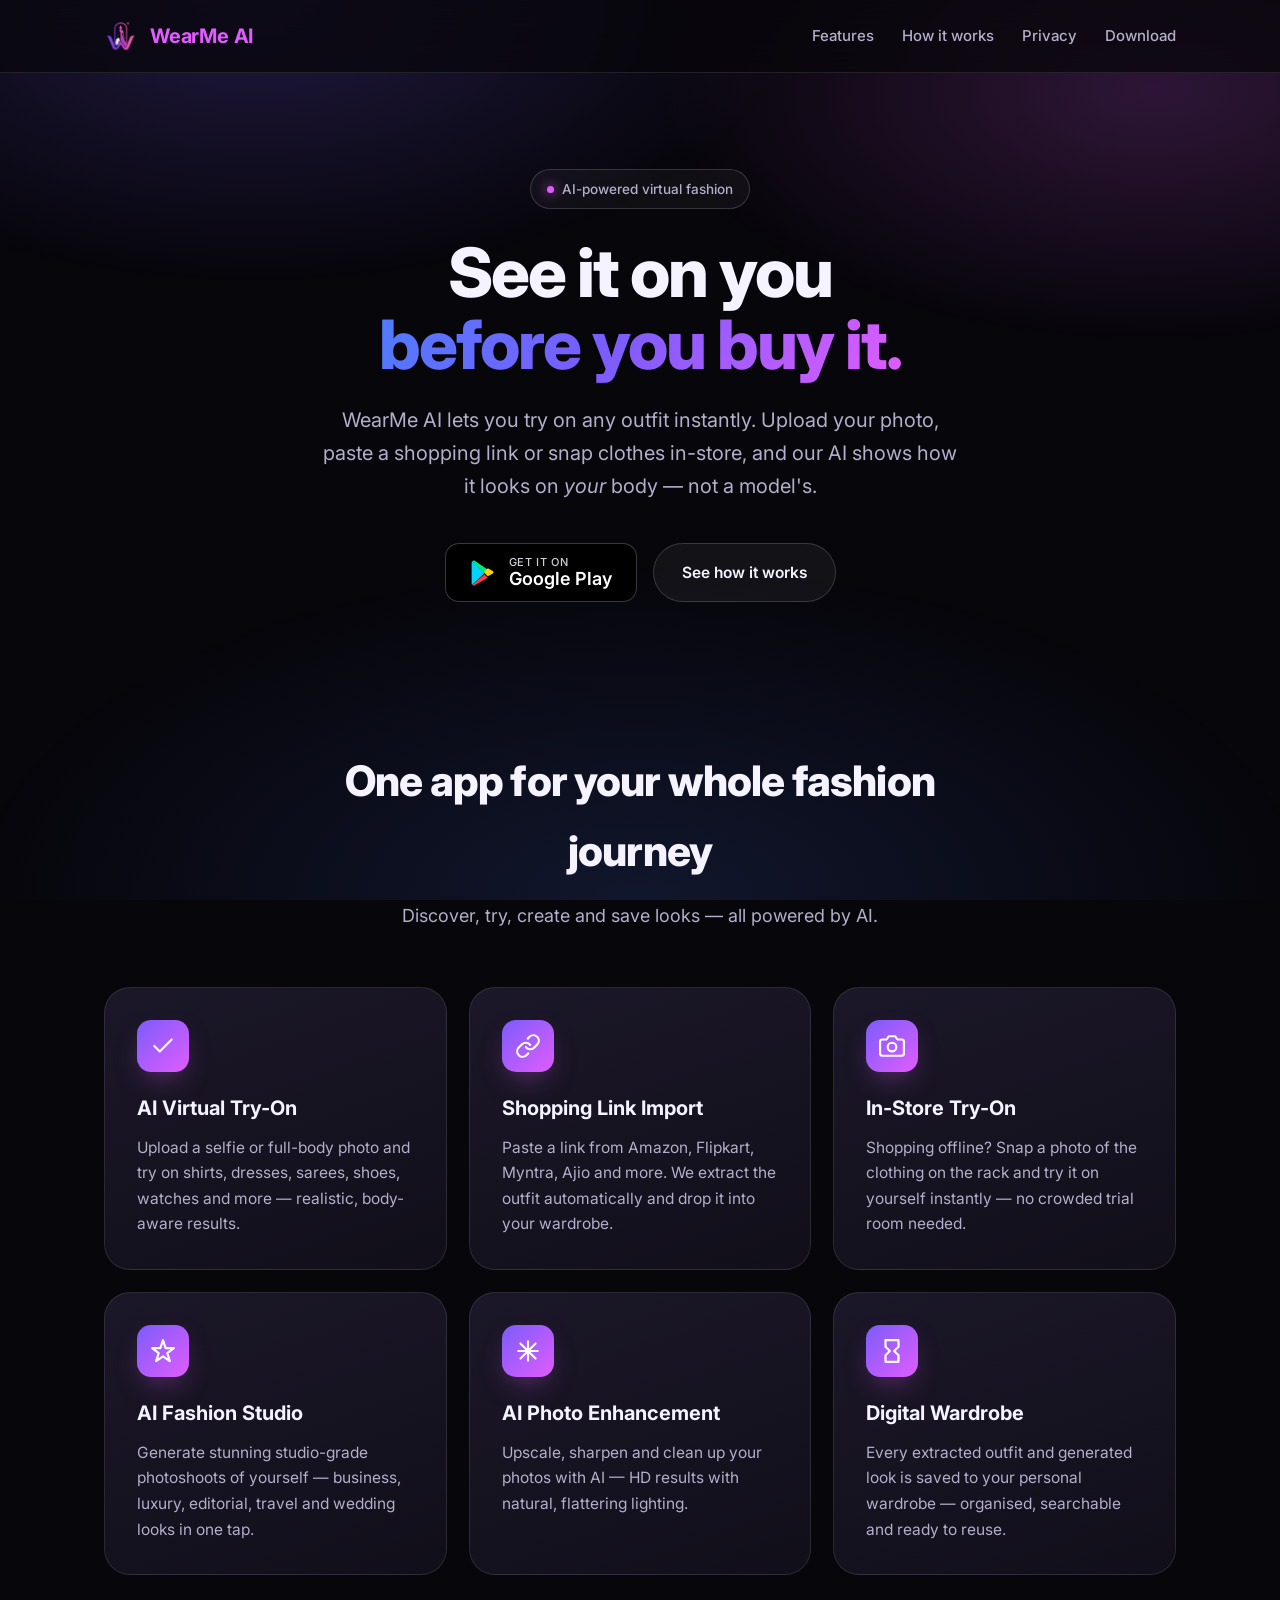
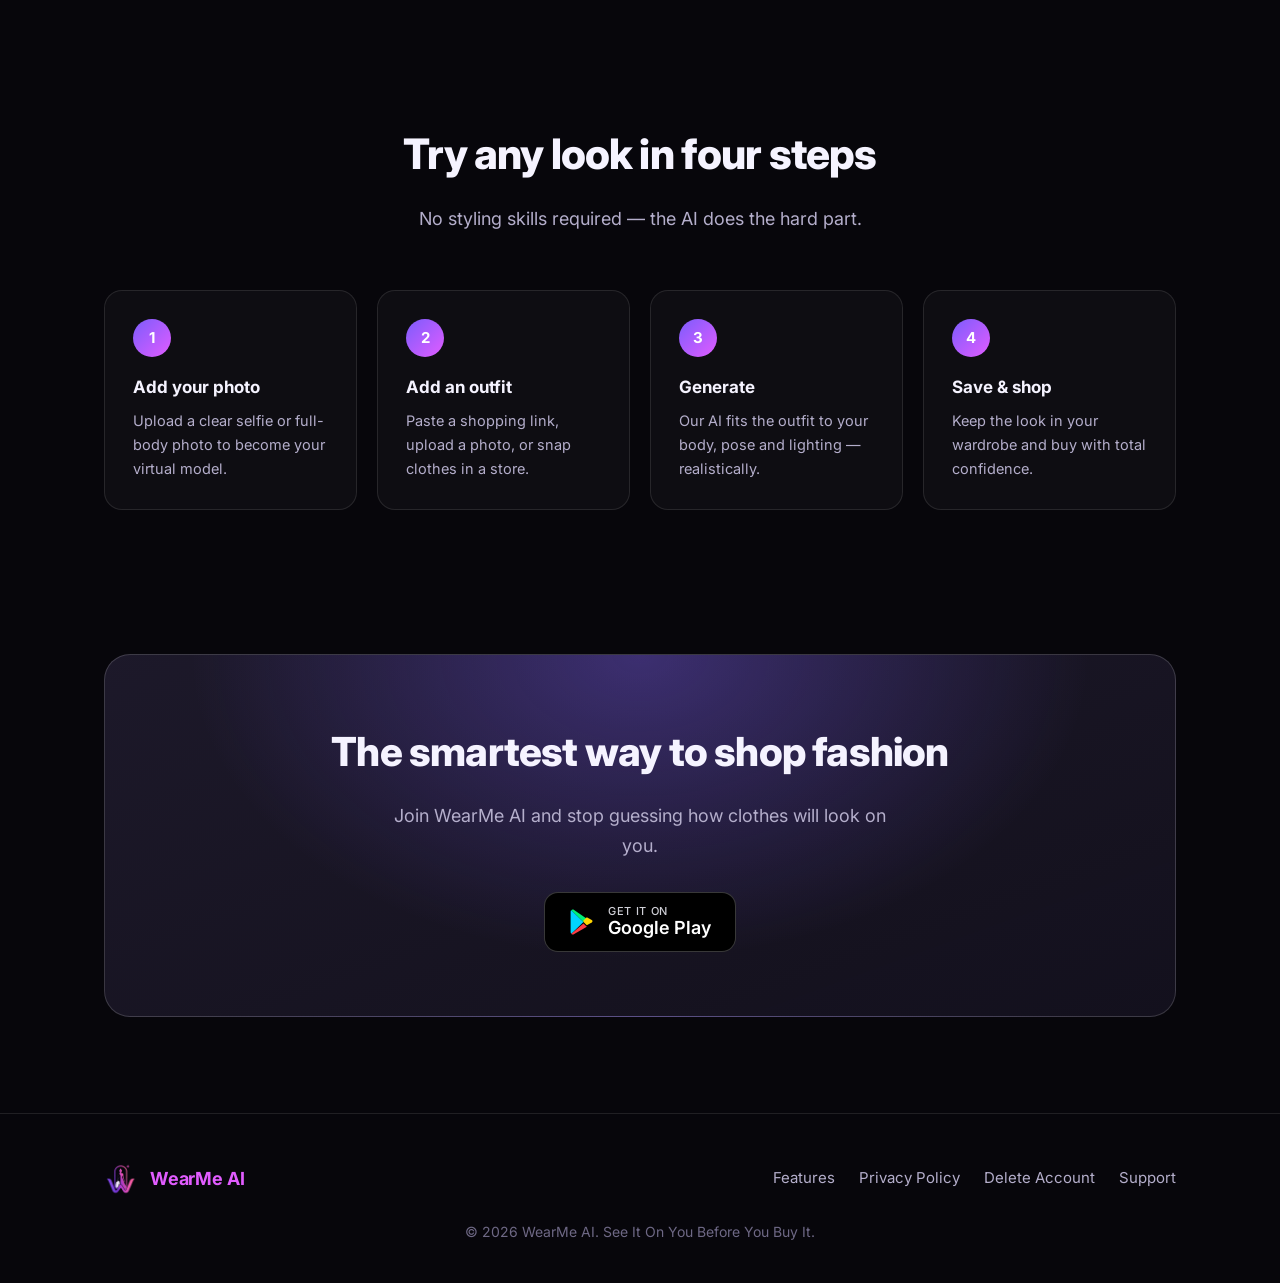
==== index.html @ 849ce692 "first commit" ====
<!DOCTYPE html>
<html lang="en">
<head>
  <meta charset="UTF-8" />
  <meta name="viewport" content="width=device-width, initial-scale=1.0" />
  <title>WearMe AI — See It On You Before You Buy It</title>
  <meta name="description" content="WearMe AI is an AI-powered virtual try-on app. Upload your photo, add any outfit or shopping link, and instantly see how it looks on you before you buy." />
  <meta property="og:title" content="WearMe AI — Virtual Try-On, Powered by AI" />
  <meta property="og:description" content="See any outfit on yourself before you buy it. Virtual try-on, AI Fashion Studio, and a smart digital wardrobe." />
  <meta property="og:type" content="website" />
  <link rel="icon" href="assets/logo.png" />
  <link rel="preconnect" href="https://fonts.googleapis.com" />
  <link rel="preconnect" href="https://fonts.gstatic.com" crossorigin />
  <link href="https://fonts.googleapis.com/css2?family=Inter:wght@400;500;600;700;800&display=swap" rel="stylesheet" />
  <link rel="stylesheet" href="assets/style.css" />
</head>
<body>
  <header class="nav">
    <div class="container nav-inner">
      <a class="brand" href="./">
        <img src="assets/logo.png" alt="WearMe AI logo" />
        <span class="wordmark">WearMe<span> AI</span></span>
      </a>
      <nav class="nav-links">
        <a href="#features">Features</a>
        <a href="#how">How it works</a>
        <a href="privacy-policy/">Privacy</a>
        <a href="https://play.google.com/store/apps/details?id=ai.wearme.wearme_ai" target="_blank" rel="noopener">Download</a>
      </nav>
    </div>
  </header>

  <main>
    <!-- Hero -->
    <section class="hero">
      <div class="container">
        <span class="eyebrow"><span class="dot"></span> AI-powered virtual fashion</span>
        <h1>See it on you<br /><span class="gradient-text">before you buy it.</span></h1>
        <p class="lead">
          WearMe AI lets you try on any outfit instantly. Upload your photo, paste a
          shopping link or snap clothes in-store, and our AI shows how it looks on
          <em>your</em> body — not a model's.
        </p>
        <div class="hero-cta">
          <a class="btn-play" href="https://play.google.com/store/apps/details?id=ai.wearme.wearme_ai" target="_blank" rel="noopener">
            <svg class="play-icon" viewBox="0 0 512 512" xmlns="http://www.w3.org/2000/svg" aria-hidden="true">
              <path fill="#00D3FF" d="M47 24c-9 5-15 15-15 28v408c0 13 6 23 15 28l238-232L47 24z"/>
              <path fill="#00F076" d="M47 24l238 232 66-64L86 12C72 5 58 4 47 24z"/>
              <path fill="#FFD500" d="M285 256l66 64 96-56c22-13 22-33 0-46l-96-56-66 64z"/>
              <path fill="#FF3D44" d="M47 488c11 20 25 19 39 12l265-152-66-64-238 204z"/>
            </svg>
            <span class="pt"><small>Get it on</small><span>Google Play</span></span>
          </a>
          <a class="btn btn-ghost" href="#how">See how it works</a>
        </div>
      </div>
    </section>

    <!-- Features -->
    <section id="features">
      <div class="container">
        <div class="section-head">
          <h2>One app for your whole fashion journey</h2>
          <p>Discover, try, create and save looks — all powered by AI.</p>
        </div>
        <div class="grid">
          <article class="card">
            <div class="icon"><svg viewBox="0 0 24 24" fill="none" stroke="currentColor" stroke-width="2" stroke-linecap="round" stroke-linejoin="round"><path d="M20 6L9 17l-5-5"/></svg></div>
            <h3>AI Virtual Try-On</h3>
            <p>Upload a selfie or full-body photo and try on shirts, dresses, sarees, shoes, watches and more — realistic, body-aware results.</p>
          </article>
          <article class="card">
            <div class="icon"><svg viewBox="0 0 24 24" fill="none" stroke="currentColor" stroke-width="2" stroke-linecap="round" stroke-linejoin="round"><path d="M10 13a5 5 0 0 0 7.54.54l3-3a5 5 0 0 0-7.07-7.07l-1.72 1.71"/><path d="M14 11a5 5 0 0 0-7.54-.54l-3 3a5 5 0 0 0 7.07 7.07l1.71-1.71"/></svg></div>
            <h3>Shopping Link Import</h3>
            <p>Paste a link from Amazon, Flipkart, Myntra, Ajio and more. We extract the outfit automatically and drop it into your wardrobe.</p>
          </article>
          <article class="card">
            <div class="icon"><svg viewBox="0 0 24 24" fill="none" stroke="currentColor" stroke-width="2" stroke-linecap="round" stroke-linejoin="round"><path d="M23 19a2 2 0 0 1-2 2H3a2 2 0 0 1-2-2V8a2 2 0 0 1 2-2h4l2-3h6l2 3h4a2 2 0 0 1 2 2z"/><circle cx="12" cy="13" r="4"/></svg></div>
            <h3>In-Store Try-On</h3>
            <p>Shopping offline? Snap a photo of the clothing on the rack and try it on yourself instantly — no crowded trial room needed.</p>
          </article>
          <article class="card">
            <div class="icon"><svg viewBox="0 0 24 24" fill="none" stroke="currentColor" stroke-width="2" stroke-linecap="round" stroke-linejoin="round"><path d="M12 2l2.4 7.4H22l-6 4.6 2.3 7.4L12 17l-6.3 4.4L8 14 2 9.4h7.6z"/></svg></div>
            <h3>AI Fashion Studio</h3>
            <p>Generate stunning studio-grade photoshoots of yourself — business, luxury, editorial, travel and wedding looks in one tap.</p>
          </article>
          <article class="card">
            <div class="icon"><svg viewBox="0 0 24 24" fill="none" stroke="currentColor" stroke-width="2" stroke-linecap="round" stroke-linejoin="round"><path d="M12 3v18M3 12h18"/><path d="M5 5l14 14M19 5L5 19"/></svg></div>
            <h3>AI Photo Enhancement</h3>
            <p>Upscale, sharpen and clean up your photos with AI — HD results with natural, flattering lighting.</p>
          </article>
          <article class="card">
            <div class="icon"><svg viewBox="0 0 24 24" fill="none" stroke="currentColor" stroke-width="2" stroke-linecap="round" stroke-linejoin="round"><path d="M6 2h12v6l-4 4 4 4v6H6v-6l4-4-4-4z"/></svg></div>
            <h3>Digital Wardrobe</h3>
            <p>Every extracted outfit and generated look is saved to your personal wardrobe — organised, searchable and ready to reuse.</p>
          </article>
        </div>
      </div>
    </section>

    <!-- How it works -->
    <section id="how">
      <div class="container">
        <div class="section-head">
          <h2>Try any look in four steps</h2>
          <p>No styling skills required — the AI does the hard part.</p>
        </div>
        <div class="steps">
          <div class="step"><div class="num">1</div><h4>Add your photo</h4><p>Upload a clear selfie or full-body photo to become your virtual model.</p></div>
          <div class="step"><div class="num">2</div><h4>Add an outfit</h4><p>Paste a shopping link, upload a photo, or snap clothes in a store.</p></div>
          <div class="step"><div class="num">3</div><h4>Generate</h4><p>Our AI fits the outfit to your body, pose and lighting — realistically.</p></div>
          <div class="step"><div class="num">4</div><h4>Save &amp; shop</h4><p>Keep the look in your wardrobe and buy with total confidence.</p></div>
        </div>
      </div>
    </section>

    <!-- CTA -->
    <section>
      <div class="container">
        <div class="cta-band">
          <h2>The smartest way to shop fashion</h2>
          <p>Join WearMe AI and stop guessing how clothes will look on you.</p>
          <div style="display:flex;justify-content:center;">
            <a class="btn-play" href="https://play.google.com/store/apps/details?id=ai.wearme.wearme_ai" target="_blank" rel="noopener">
              <svg class="play-icon" viewBox="0 0 512 512" xmlns="http://www.w3.org/2000/svg" aria-hidden="true">
                <path fill="#00D3FF" d="M47 24c-9 5-15 15-15 28v408c0 13 6 23 15 28l238-232L47 24z"/>
                <path fill="#00F076" d="M47 24l238 232 66-64L86 12C72 5 58 4 47 24z"/>
                <path fill="#FFD500" d="M285 256l66 64 96-56c22-13 22-33 0-46l-96-56-66 64z"/>
                <path fill="#FF3D44" d="M47 488c11 20 25 19 39 12l265-152-66-64-238 204z"/>
              </svg>
              <span class="pt"><small>Get it on</small><span>Google Play</span></span>
            </a>
          </div>
        </div>
      </div>
    </section>
  </main>

  <footer class="site">
    <div class="container">
      <div class="footer-inner">
        <a class="brand" href="./">
          <img src="assets/logo.png" alt="WearMe AI logo" width="30" height="30" />
          <span class="wordmark">WearMe<span> AI</span></span>
        </a>
        <nav class="footer-links">
          <a href="#features">Features</a>
          <a href="privacy-policy/">Privacy Policy</a>
          <a href="delete-account/">Delete Account</a>
          <a href="mailto:harshadsalunke2002@gmail.com">Support</a>
        </nav>
      </div>
      <p class="copyright">© 2026 WearMe AI. See It On You Before You Buy It.</p>
    </div>
  </footer>
</body>
</html>
---- assets/style.css ----
/* ==========================================================================
   WearMe AI — website design system
   Dark-premium fashion-tech aesthetic. Obsidian canvas + violet→magenta brand
   gradient, glassmorphism, generous spacing, modern type.
   Mirrors lib/core/theme/app_colors.dart.
   ========================================================================== */

:root {
  --obsidian: #07060B;
  --night: #0E0C16;
  --surface: #15121F;
  --surface-elevated: #1E1A2C;
  --border: rgba(255, 255, 255, 0.10);
  --border-strong: rgba(255, 255, 255, 0.16);

  --violet: #7C5CFC;
  --magenta: #E15CFF;
  --electric-blue: #4D7CFF;
  --gold: #F5C56B;

  --text-primary: #F5F3FF;
  --text-secondary: #B4AECB;
  --text-tertiary: #6E6885;

  --brand-gradient: linear-gradient(135deg, #7C5CFC 0%, #E15CFF 100%);
  --brand-gradient-wide: linear-gradient(120deg, #4D7CFF 0%, #7C5CFC 45%, #E15CFF 100%);

  --radius-sm: 12px;
  --radius: 18px;
  --radius-lg: 26px;
  --shadow-glow: 0 24px 80px -32px rgba(124, 92, 252, 0.55);
  --maxw: 1120px;
  --font: 'Inter', -apple-system, BlinkMacSystemFont, 'Segoe UI', Roboto, Helvetica, Arial, sans-serif;
}

* { box-sizing: border-box; margin: 0; padding: 0; }

html { scroll-behavior: smooth; -webkit-text-size-adjust: 100%; }

body {
  font-family: var(--font);
  background: var(--obsidian);
  color: var(--text-primary);
  line-height: 1.65;
  font-size: 17px;
  overflow-x: hidden;
  -webkit-font-smoothing: antialiased;
}

/* Ambient aurora glow behind the whole page */
body::before {
  content: '';
  position: fixed;
  inset: 0;
  z-index: -1;
  background:
    radial-gradient(60% 45% at 20% 0%, rgba(124, 92, 252, 0.22), transparent 70%),
    radial-gradient(55% 40% at 90% 10%, rgba(225, 92, 255, 0.18), transparent 70%),
    radial-gradient(70% 50% at 50% 100%, rgba(77, 124, 255, 0.14), transparent 75%);
  pointer-events: none;
}

a { color: var(--magenta); text-decoration: none; transition: color 0.2s ease; }
a:hover { color: var(--violet); }

img { max-width: 100%; display: block; }

.container { width: 100%; max-width: var(--maxw); margin: 0 auto; padding: 0 24px; }

/* ---- Navigation ---------------------------------------------------------- */
header.nav {
  position: sticky;
  top: 0;
  z-index: 50;
  backdrop-filter: blur(18px);
  -webkit-backdrop-filter: blur(18px);
  background: rgba(7, 6, 11, 0.72);
  border-bottom: 1px solid var(--border);
}
.nav-inner {
  display: flex;
  align-items: center;
  justify-content: space-between;
  height: 72px;
}
.brand { display: flex; align-items: center; gap: 12px; }
.brand img { width: 34px; height: 34px; }
.brand .wordmark { font-size: 20px; font-weight: 700; letter-spacing: -0.01em; }
.brand .wordmark span { color: var(--magenta); }
.nav-links { display: flex; align-items: center; gap: 28px; }
.nav-links a { color: var(--text-secondary); font-size: 15px; font-weight: 500; }
.nav-links a:hover { color: var(--text-primary); }

/* ---- Buttons ------------------------------------------------------------- */
.btn {
  display: inline-flex;
  align-items: center;
  justify-content: center;
  gap: 10px;
  padding: 15px 28px;
  border-radius: 999px;
  font-weight: 600;
  font-size: 15.5px;
  border: none;
  cursor: pointer;
  transition: transform 0.18s ease, box-shadow 0.25s ease, opacity 0.2s ease;
  font-family: var(--font);
}
.btn-primary {
  background: var(--brand-gradient);
  color: #fff;
  box-shadow: var(--shadow-glow);
}
.btn-primary:hover { transform: translateY(-2px); color: #fff; }
.btn-ghost {
  background: rgba(255, 255, 255, 0.05);
  color: var(--text-primary);
  border: 1px solid var(--border-strong);
}
.btn-ghost:hover { background: rgba(255, 255, 255, 0.09); color: var(--text-primary); }
.btn svg { width: 20px; height: 20px; }

/* Google Play store badge-style button */
.btn-play {
  display: inline-flex;
  align-items: center;
  gap: 13px;
  background: #000;
  color: #fff;
  border: 1px solid rgba(255, 255, 255, 0.22);
  padding: 12px 24px;
  border-radius: 14px;
  transition: transform 0.18s ease, border-color 0.2s ease;
}
.btn-play:hover { transform: translateY(-2px); color: #fff; border-color: rgba(255, 255, 255, 0.4); }
.btn-play .play-icon { width: 26px; height: 26px; flex-shrink: 0; }
.btn-play .pt { display: flex; flex-direction: column; line-height: 1.15; text-align: left; }
.btn-play .pt small { font-size: 11px; font-weight: 500; letter-spacing: 0.06em; color: #cfcfd6; text-transform: uppercase; }
.btn-play .pt span { font-size: 18px; font-weight: 600; }

/* ---- Hero ---------------------------------------------------------------- */
.hero { padding: 96px 0 72px; text-align: center; }
.eyebrow {
  display: inline-flex;
  align-items: center;
  gap: 8px;
  padding: 8px 16px;
  border-radius: 999px;
  border: 1px solid var(--border-strong);
  background: rgba(255, 255, 255, 0.04);
  color: var(--text-secondary);
  font-size: 13.5px;
  font-weight: 500;
  margin-bottom: 28px;
}
.eyebrow .dot { width: 7px; height: 7px; border-radius: 50%; background: var(--magenta); box-shadow: 0 0 12px var(--magenta); }
.hero h1 {
  font-size: clamp(38px, 7vw, 68px);
  line-height: 1.05;
  font-weight: 800;
  letter-spacing: -0.03em;
  margin-bottom: 24px;
}
.gradient-text {
  background: var(--brand-gradient-wide);
  -webkit-background-clip: text;
  background-clip: text;
  -webkit-text-fill-color: transparent;
}
.hero p.lead {
  max-width: 640px;
  margin: 0 auto 40px;
  font-size: clamp(17px, 2.4vw, 20px);
  color: var(--text-secondary);
}
.hero-cta { display: flex; gap: 16px; justify-content: center; flex-wrap: wrap; }

/* ---- Sections ------------------------------------------------------------ */
section { padding: 72px 0; }
.section-head { text-align: center; max-width: 640px; margin: 0 auto 56px; }
.section-head h2 {
  font-size: clamp(28px, 4.5vw, 42px);
  font-weight: 800;
  letter-spacing: -0.02em;
  margin-bottom: 16px;
}
.section-head p { color: var(--text-secondary); font-size: 18px; }

/* ---- Feature grid -------------------------------------------------------- */
.grid { display: grid; grid-template-columns: repeat(3, 1fr); gap: 22px; }
.card {
  background: linear-gradient(160deg, rgba(30, 26, 44, 0.9), rgba(21, 18, 31, 0.75));
  border: 1px solid var(--border);
  border-radius: var(--radius-lg);
  padding: 32px;
  transition: transform 0.22s ease, border-color 0.22s ease;
}
.card:hover { transform: translateY(-4px); border-color: var(--border-strong); }
.card .icon {
  width: 52px; height: 52px;
  border-radius: 14px;
  display: grid; place-items: center;
  background: var(--brand-gradient);
  margin-bottom: 20px;
  box-shadow: 0 12px 30px -12px rgba(225, 92, 255, 0.6);
}
.card .icon svg { width: 26px; height: 26px; color: #fff; }
.card h3 { font-size: 20px; font-weight: 700; margin-bottom: 10px; }
.card p { color: var(--text-secondary); font-size: 15.5px; }

/* ---- Steps --------------------------------------------------------------- */
.steps { display: grid; grid-template-columns: repeat(4, 1fr); gap: 20px; counter-reset: step; }
.step { position: relative; padding: 28px; border-radius: var(--radius); background: rgba(255,255,255,0.03); border: 1px solid var(--border); }
.step .num {
  font-size: 15px; font-weight: 700; color: #fff;
  width: 38px; height: 38px; border-radius: 50%;
  display: grid; place-items: center;
  background: var(--brand-gradient); margin-bottom: 16px;
}
.step h4 { font-size: 17px; font-weight: 700; margin-bottom: 8px; }
.step p { color: var(--text-secondary); font-size: 14.5px; }

/* ---- CTA band ------------------------------------------------------------ */
.cta-band {
  text-align: center;
  border-radius: var(--radius-lg);
  padding: 64px 32px;
  background:
    radial-gradient(60% 120% at 50% 0%, rgba(124, 92, 252, 0.35), transparent 70%),
    linear-gradient(160deg, rgba(30, 26, 44, 0.95), rgba(21, 18, 31, 0.9));
  border: 1px solid var(--border-strong);
}
.cta-band h2 { font-size: clamp(28px, 4.5vw, 40px); font-weight: 800; letter-spacing: -0.02em; margin-bottom: 16px; }
.cta-band p { color: var(--text-secondary); font-size: 18px; max-width: 520px; margin: 0 auto 32px; }

/* ---- Legal / content pages ---------------------------------------------- */
.page-hero { padding: 72px 0 40px; text-align: center; }
.page-hero h1 { font-size: clamp(32px, 5.5vw, 52px); font-weight: 800; letter-spacing: -0.02em; margin-bottom: 14px; }
.page-hero .updated { color: var(--text-tertiary); font-size: 14.5px; }
.prose {
  max-width: 780px;
  margin: 0 auto;
  padding-bottom: 80px;
}
.prose .block {
  background: rgba(255, 255, 255, 0.025);
  border: 1px solid var(--border);
  border-radius: var(--radius);
  padding: 28px 32px;
  margin-bottom: 20px;
}
.prose h2 { font-size: 23px; font-weight: 700; margin-bottom: 14px; letter-spacing: -0.01em; }
.prose h3 { font-size: 18px; font-weight: 700; margin: 22px 0 10px; }
.prose p { color: var(--text-secondary); margin-bottom: 14px; }
.prose ul { color: var(--text-secondary); padding-left: 22px; margin-bottom: 14px; }
.prose li { margin-bottom: 8px; }
.prose strong { color: var(--text-primary); font-weight: 600; }

/* Info callout used on the delete-account page */
.callout {
  display: flex; gap: 16px;
  border-radius: var(--radius);
  padding: 22px 24px;
  margin-bottom: 20px;
  border: 1px solid;
}
.callout .c-icon { flex-shrink: 0; width: 40px; height: 40px; border-radius: 11px; display: grid; place-items: center; }
.callout .c-icon svg { width: 22px; height: 22px; }
.callout h3 { margin: 0 0 4px; font-size: 16.5px; }
.callout p { margin: 0; font-size: 15px; }
.callout.warn { background: rgba(245, 177, 76, 0.08); border-color: rgba(245, 177, 76, 0.28); }
.callout.warn .c-icon { background: rgba(245, 177, 76, 0.15); color: var(--gold); }
.callout.info { background: rgba(77, 124, 255, 0.08); border-color: rgba(77, 124, 255, 0.28); }
.callout.info .c-icon { background: rgba(77, 124, 255, 0.15); color: var(--electric-blue); }
.callout.danger { background: rgba(255, 92, 122, 0.08); border-color: rgba(255, 92, 122, 0.28); }
.callout.danger .c-icon { background: rgba(255, 92, 122, 0.15); color: var(--error, #FF5C7A); }

/* Timeline for deletion schedule */
.timeline { list-style: none; padding: 0; margin: 8px 0 0; }
.timeline li { position: relative; padding: 0 0 24px 34px; }
.timeline li::before {
  content: ''; position: absolute; left: 6px; top: 6px; bottom: -6px; width: 2px;
  background: linear-gradient(var(--violet), rgba(124,92,252,0.1));
}
.timeline li:last-child::before { display: none; }
.timeline li::after {
  content: ''; position: absolute; left: 0; top: 4px; width: 14px; height: 14px;
  border-radius: 50%; background: var(--brand-gradient); box-shadow: 0 0 12px rgba(225,92,255,0.6);
}
.timeline strong { display: block; color: var(--text-primary); margin-bottom: 2px; }
.timeline span { color: var(--text-secondary); font-size: 15px; }

/* ---- Footer -------------------------------------------------------------- */
footer.site {
  border-top: 1px solid var(--border);
  padding: 48px 0 40px;
  margin-top: 24px;
}
.footer-inner { display: flex; align-items: center; justify-content: space-between; flex-wrap: wrap; gap: 20px; }
.footer-inner .brand .wordmark { font-size: 18px; }
.footer-links { display: flex; gap: 24px; flex-wrap: wrap; }
.footer-links a { color: var(--text-secondary); font-size: 15px; }
.footer-links a:hover { color: var(--text-primary); }
.copyright { color: var(--text-tertiary); font-size: 14px; margin-top: 24px; text-align: center; }

/* ---- Responsive ---------------------------------------------------------- */
@media (max-width: 900px) {
  .grid { grid-template-columns: repeat(2, 1fr); }
  .steps { grid-template-columns: repeat(2, 1fr); }
}
@media (max-width: 620px) {
  body { font-size: 16px; }
  .nav-links { display: none; }
  .grid, .steps { grid-template-columns: 1fr; }
  .hero { padding: 64px 0 48px; }
  section { padding: 56px 0; }
  .prose .block { padding: 22px; }
  .callout { flex-direction: column; }
}
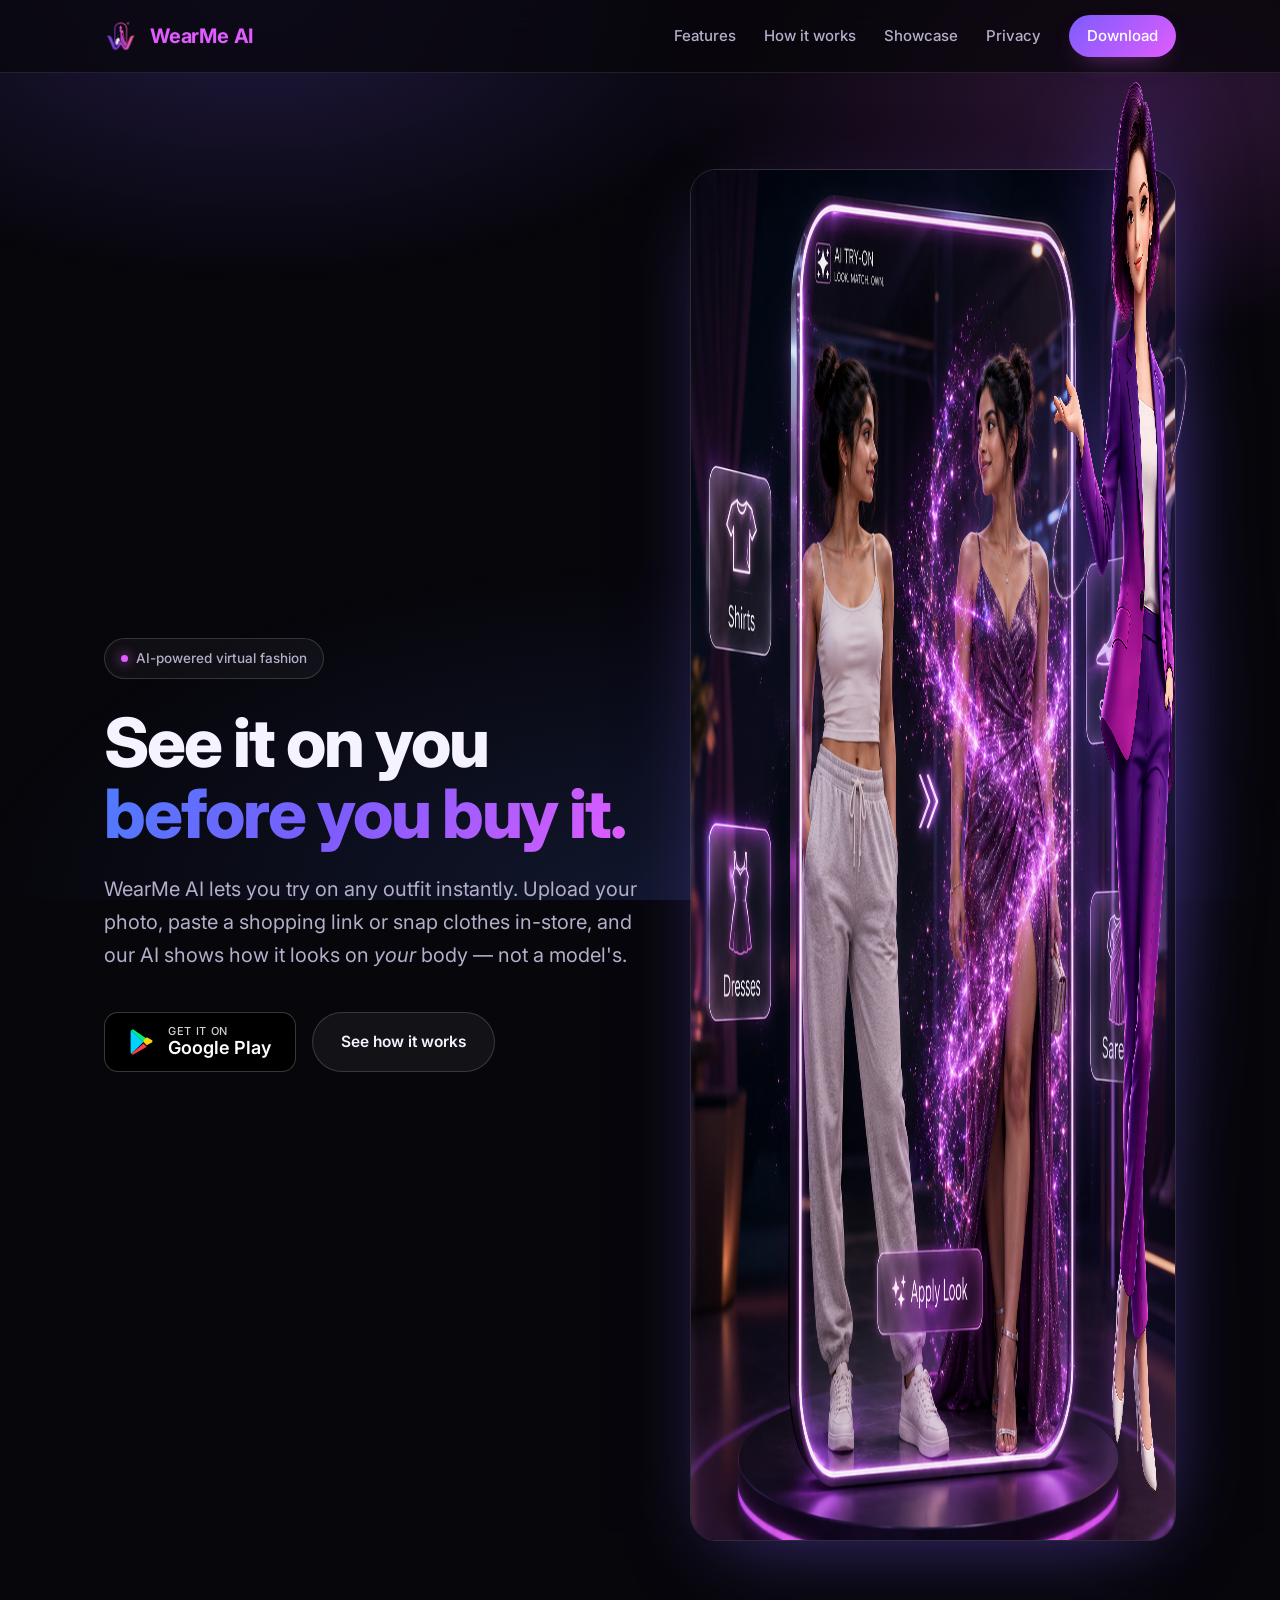
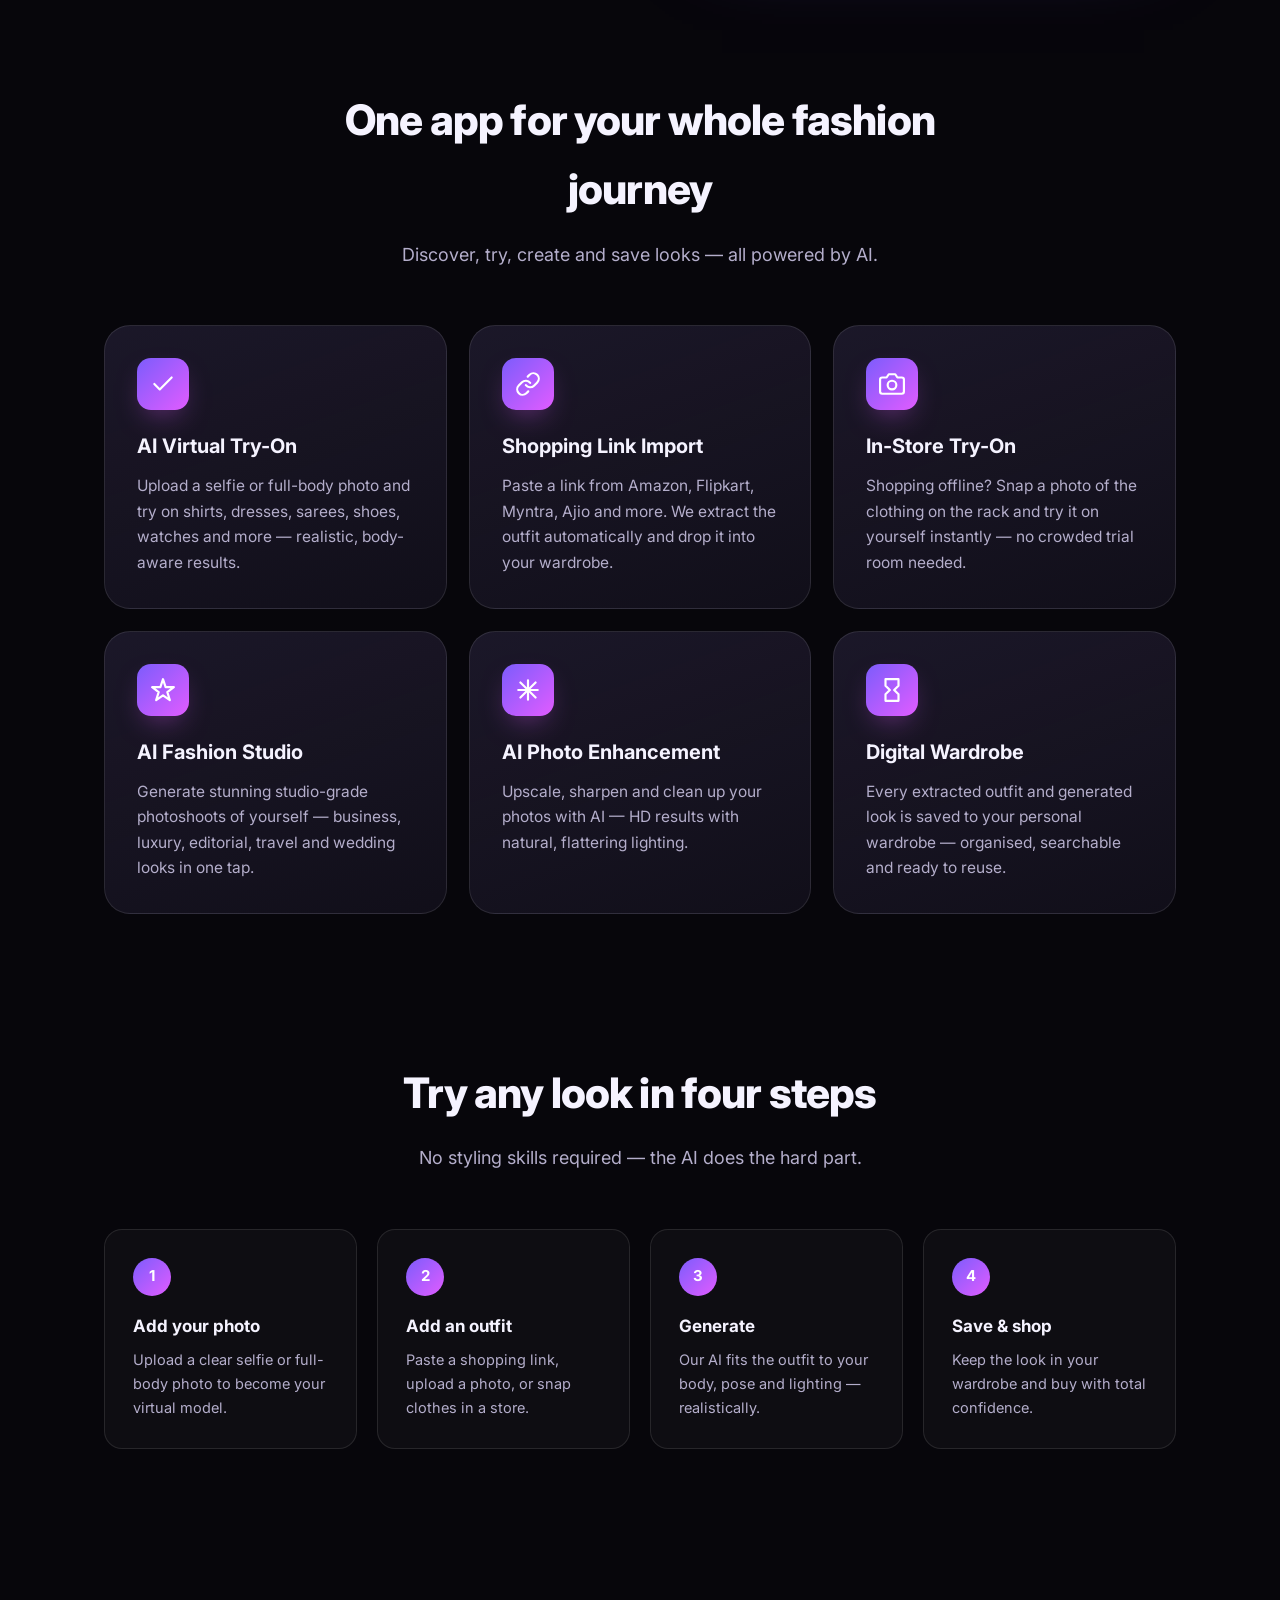
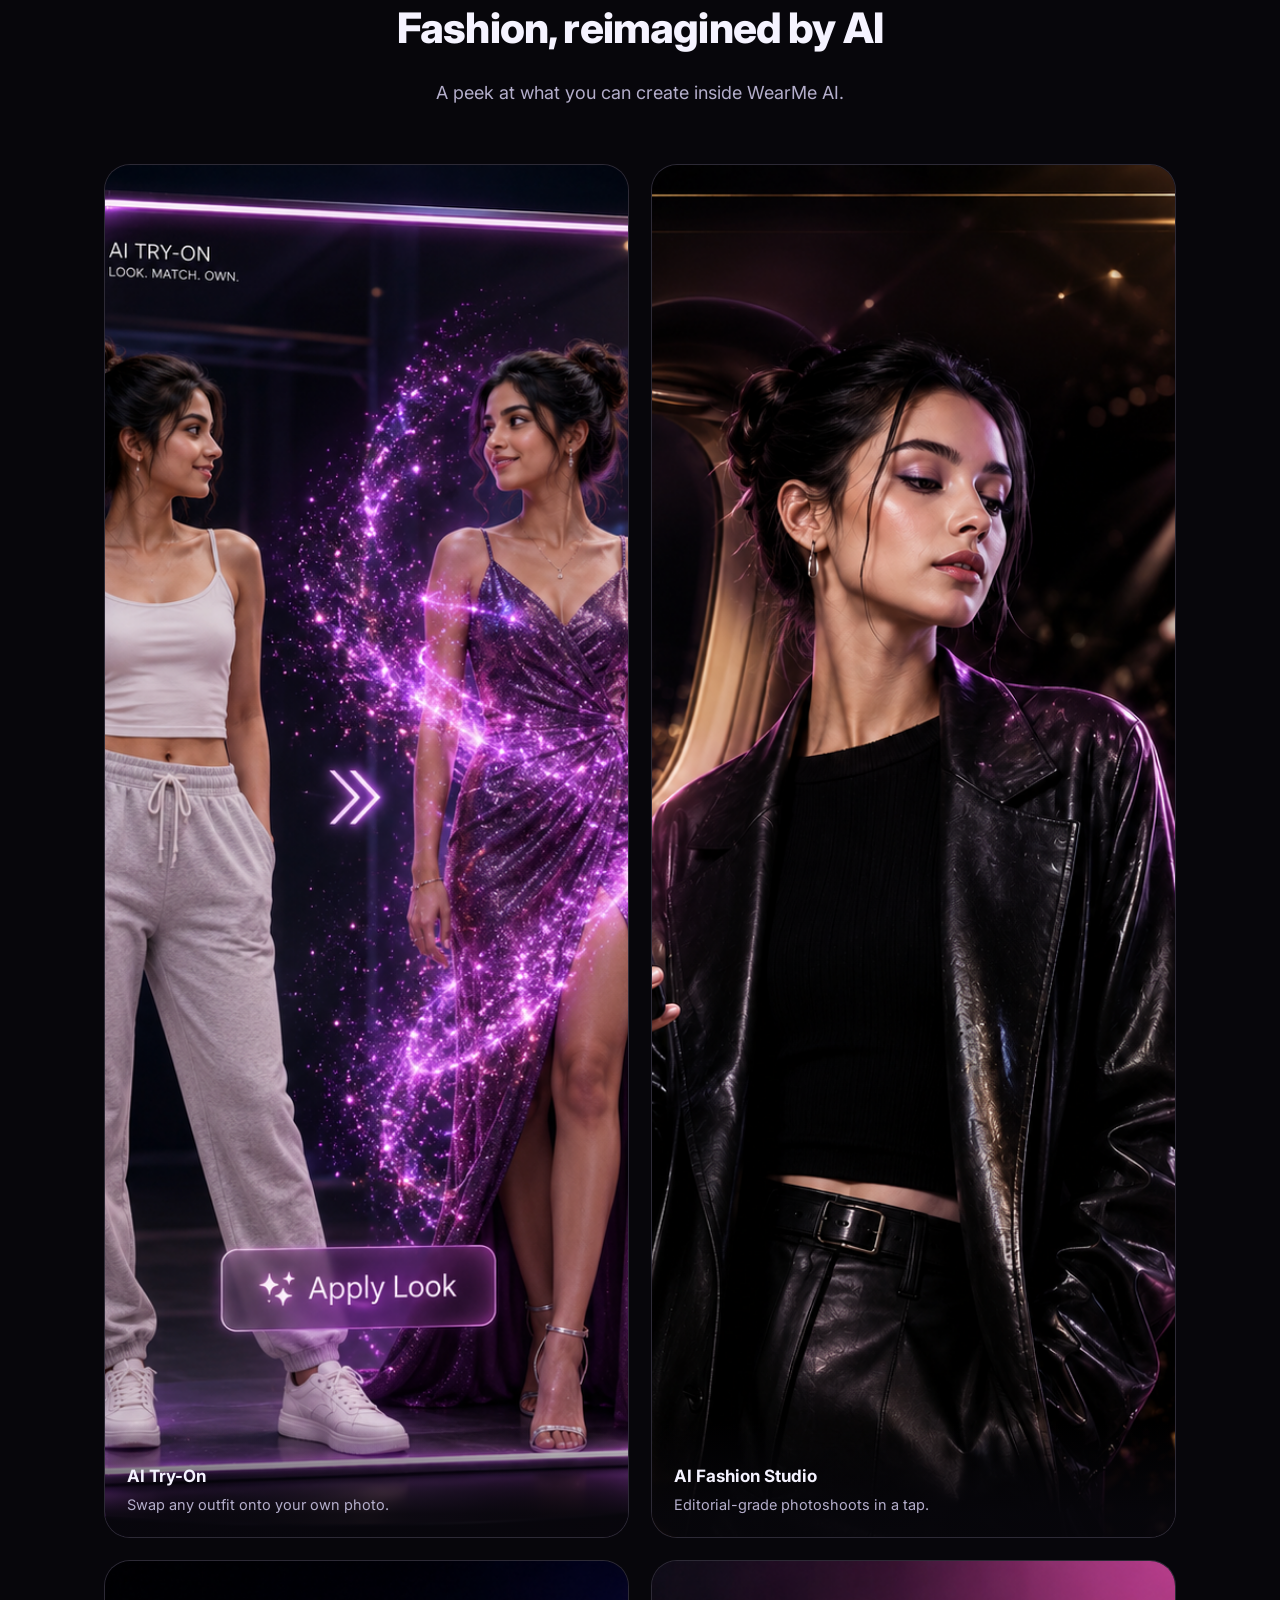
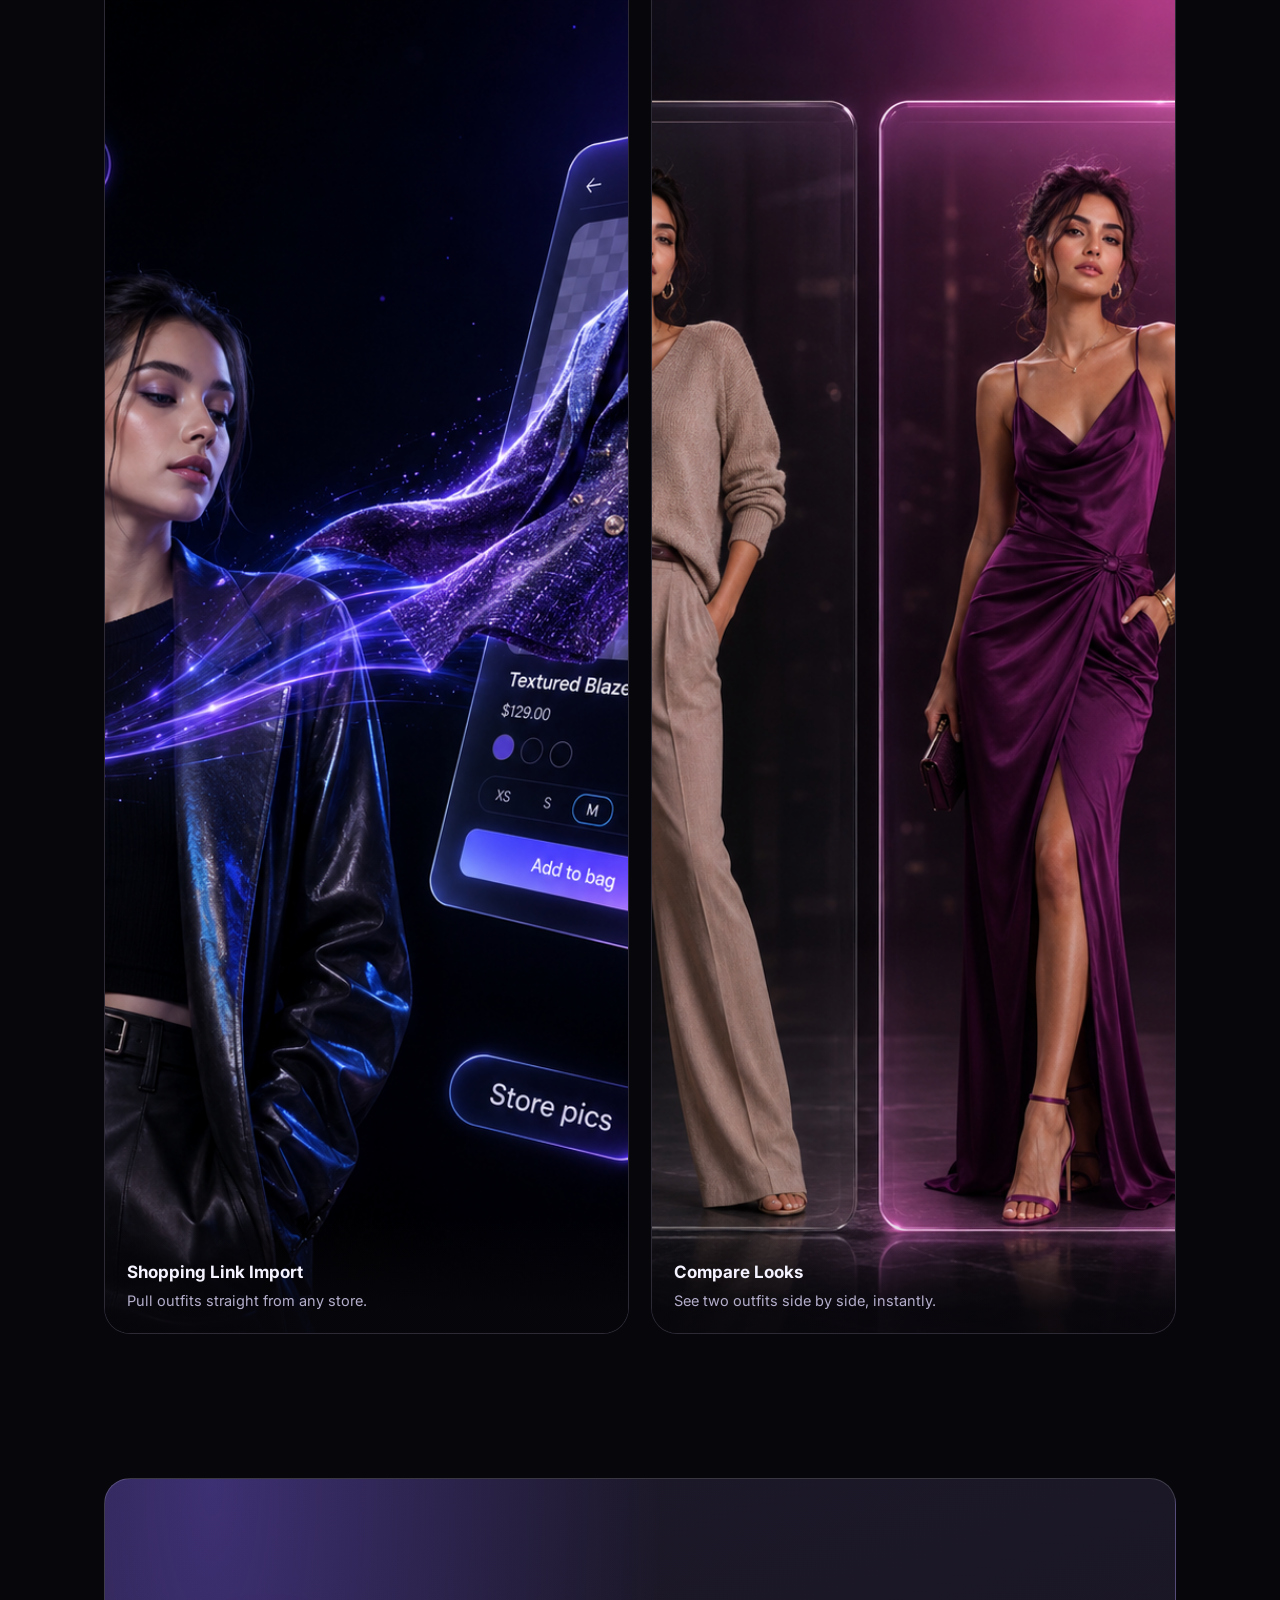
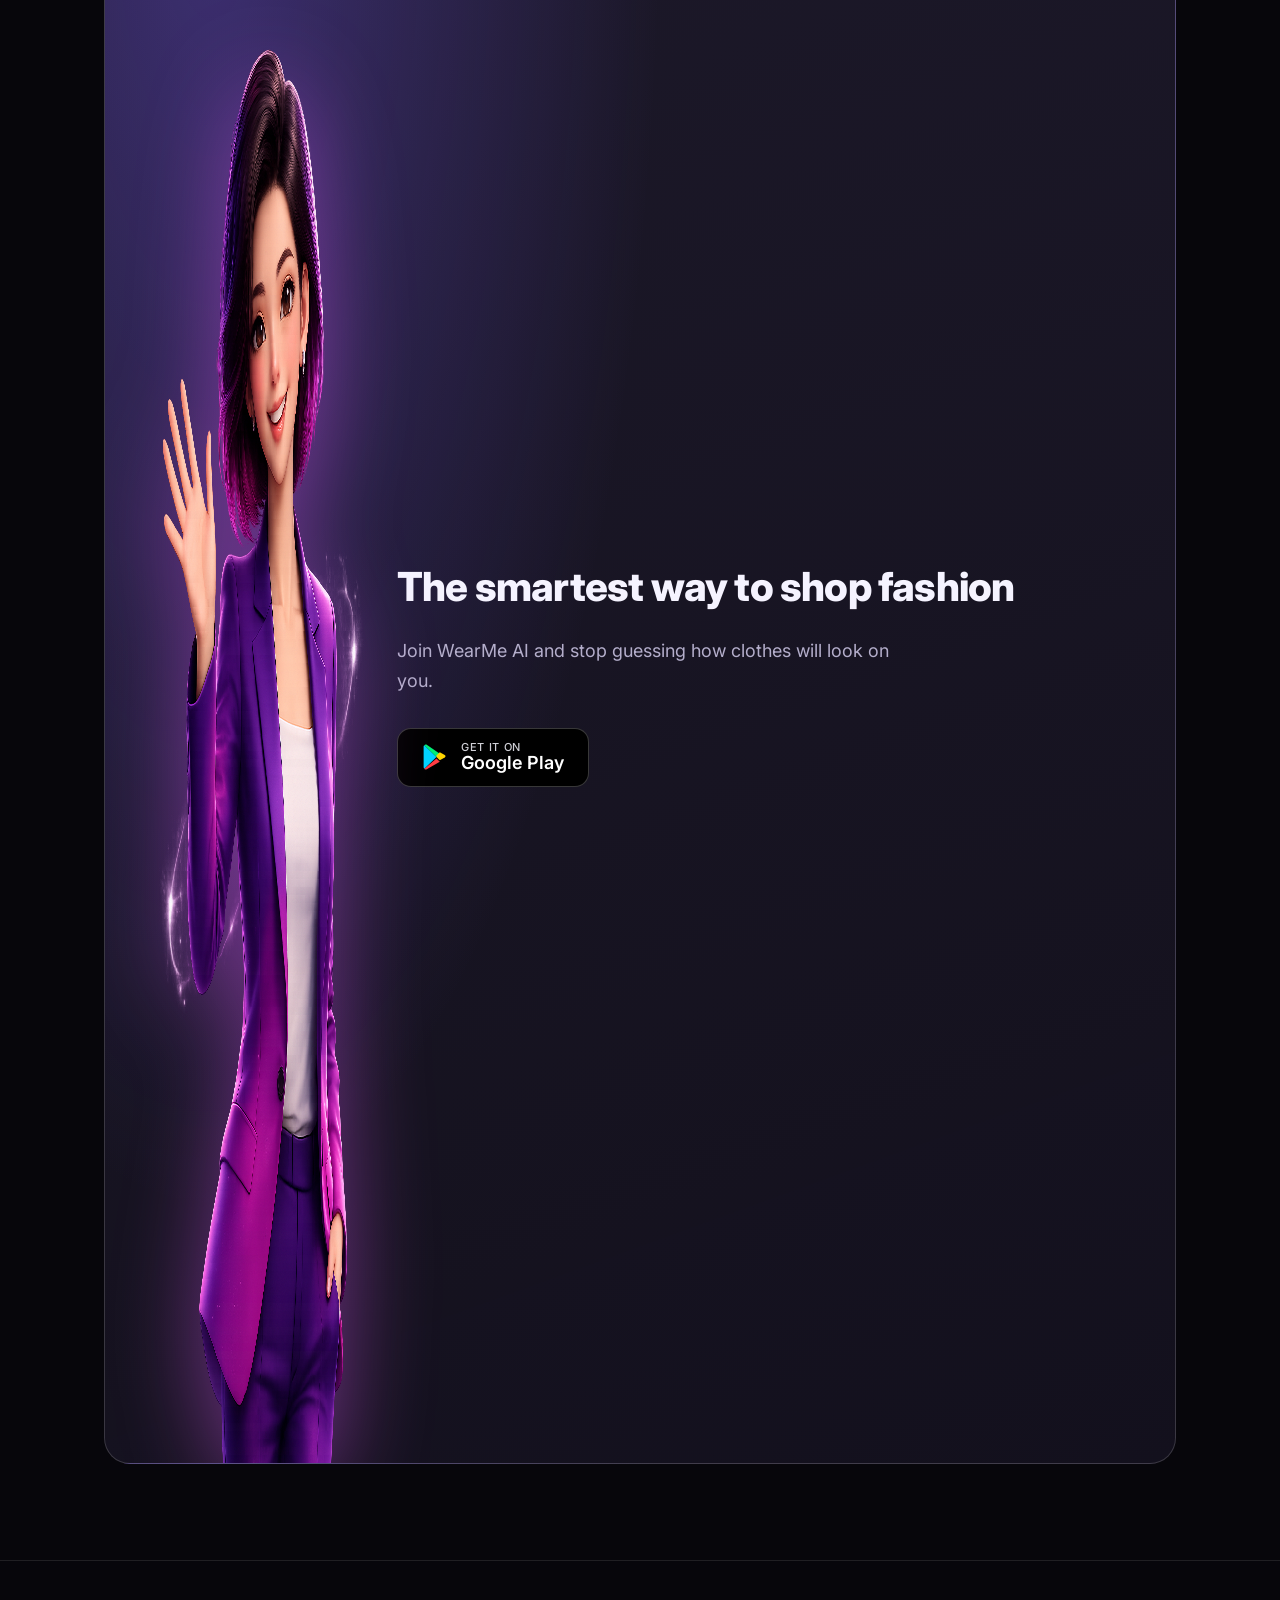
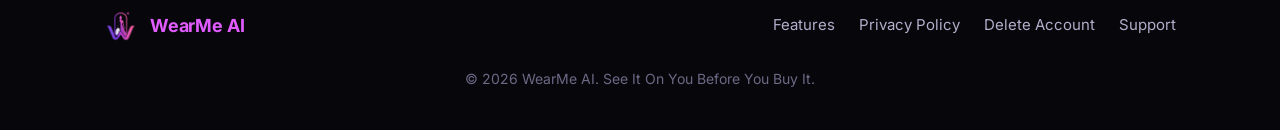
==== commit 37fc2be1: "feat(site): mobile hamburger nav + Mira character and onboarding visuals - Add a working hamburger m" ====
--- a/index.html
+++ b/index.html
@@ -24,103 +24,39 @@
       <nav class="nav-links">
         <a href="#features">Features</a>
         <a href="#how">How it works</a>
+        <a href="#showcase">Showcase</a>
         <a href="privacy-policy/">Privacy</a>
-        <a href="https://play.google.com/store/apps/details?id=ai.wearme.wearme_ai" target="_blank" rel="noopener">Download</a>
+        <a class="nav-download" href="https://play.google.com/store/apps/details?id=ai.wearme.wearme_ai" target="_blank" rel="noopener">Download</a>
       </nav>
+      <button class="nav-toggle" id="navToggle" aria-label="Open menu" aria-expanded="false" aria-controls="mobileMenu">
+        <span class="bar"></span>
+        <span class="bar"></span>
+        <span class="bar"></span>
+      </button>
     </div>
+    <!-- Mobile navigation drawer -->
+    <nav class="mobile-menu" id="mobileMenu" aria-label="Mobile">
+      <a href="#features">Features</a>
+      <a href="#how">How it works</a>
+      <a href="#showcase">Showcase</a>
+      <a href="privacy-policy/">Privacy</a>
+      <a class="mm-cta" href="https://play.google.com/store/apps/details?id=ai.wearme.wearme_ai" target="_blank" rel="noopener">Download on Google Play</a>
+    </nav>
   </header>
 
   <main>
     <!-- Hero -->
     <section class="hero">
-      <div class="container">
-        <span class="eyebrow"><span class="dot"></span> AI-powered virtual fashion</span>
-        <h1>See it on you<br /><span class="gradient-text">before you buy it.</span></h1>
-        <p class="lead">
-          WearMe AI lets you try on any outfit instantly. Upload your photo, paste a
-          shopping link or snap clothes in-store, and our AI shows how it looks on
-          <em>your</em> body — not a model's.
-        </p>
-        <div class="hero-cta">
-          <a class="btn-play" href="https://play.google.com/store/apps/details?id=ai.wearme.wearme_ai" target="_blank" rel="noopener">
-            <svg class="play-icon" viewBox="0 0 512 512" xmlns="http://www.w3.org/2000/svg" aria-hidden="true">
-              <path fill="#00D3FF" d="M47 24c-9 5-15 15-15 28v408c0 13 6 23 15 28l238-232L47 24z"/>
-              <path fill="#00F076" d="M47 24l238 232 66-64L86 12C72 5 58 4 47 24z"/>
-              <path fill="#FFD500" d="M285 256l66 64 96-56c22-13 22-33 0-46l-96-56-66 64z"/>
-              <path fill="#FF3D44" d="M47 488c11 20 25 19 39 12l265-152-66-64-238 204z"/>
-            </svg>
-            <span class="pt"><small>Get it on</small><span>Google Play</span></span>
-          </a>
-          <a class="btn btn-ghost" href="#how">See how it works</a>
-        </div>
-      </div>
-    </section>
-
-    <!-- Features -->
-    <section id="features">
-      <div class="container">
-        <div class="section-head">
-          <h2>One app for your whole fashion journey</h2>
-          <p>Discover, try, create and save looks — all powered by AI.</p>
-        </div>
-        <div class="grid">
-          <article class="card">
-            <div class="icon"><svg viewBox="0 0 24 24" fill="none" stroke="currentColor" stroke-width="2" stroke-linecap="round" stroke-linejoin="round"><path d="M20 6L9 17l-5-5"/></svg></div>
-            <h3>AI Virtual Try-On</h3>
-            <p>Upload a selfie or full-body photo and try on shirts, dresses, sarees, shoes, watches and more — realistic, body-aware results.</p>
-          </article>
-          <article class="card">
-            <div class="icon"><svg viewBox="0 0 24 24" fill="none" stroke="currentColor" stroke-width="2" stroke-linecap="round" stroke-linejoin="round"><path d="M10 13a5 5 0 0 0 7.54.54l3-3a5 5 0 0 0-7.07-7.07l-1.72 1.71"/><path d="M14 11a5 5 0 0 0-7.54-.54l-3 3a5 5 0 0 0 7.07 7.07l1.71-1.71"/></svg></div>
-            <h3>Shopping Link Import</h3>
-            <p>Paste a link from Amazon, Flipkart, Myntra, Ajio and more. We extract the outfit automatically and drop it into your wardrobe.</p>
-          </article>
-          <article class="card">
-            <div class="icon"><svg viewBox="0 0 24 24" fill="none" stroke="currentColor" stroke-width="2" stroke-linecap="round" stroke-linejoin="round"><path d="M23 19a2 2 0 0 1-2 2H3a2 2 0 0 1-2-2V8a2 2 0 0 1 2-2h4l2-3h6l2 3h4a2 2 0 0 1 2 2z"/><circle cx="12" cy="13" r="4"/></svg></div>
-            <h3>In-Store Try-On</h3>
-            <p>Shopping offline? Snap a photo of the clothing on the rack and try it on yourself instantly — no crowded trial room needed.</p>
-          </article>
-          <article class="card">
-            <div class="icon"><svg viewBox="0 0 24 24" fill="none" stroke="currentColor" stroke-width="2" stroke-linecap="round" stroke-linejoin="round"><path d="M12 2l2.4 7.4H22l-6 4.6 2.3 7.4L12 17l-6.3 4.4L8 14 2 9.4h7.6z"/></svg></div>
-            <h3>AI Fashion Studio</h3>
-            <p>Generate stunning studio-grade photoshoots of yourself — business, luxury, editorial, travel and wedding looks in one tap.</p>
-          </article>
-          <article class="card">
-            <div class="icon"><svg viewBox="0 0 24 24" fill="none" stroke="currentColor" stroke-width="2" stroke-linecap="round" stroke-linejoin="round"><path d="M12 3v18M3 12h18"/><path d="M5 5l14 14M19 5L5 19"/></svg></div>
-            <h3>AI Photo Enhancement</h3>
-            <p>Upscale, sharpen and clean up your photos with AI — HD results with natural, flattering lighting.</p>
-          </article>
-          <article class="card">
-            <div class="icon"><svg viewBox="0 0 24 24" fill="none" stroke="currentColor" stroke-width="2" stroke-linecap="round" stroke-linejoin="round"><path d="M6 2h12v6l-4 4 4 4v6H6v-6l4-4-4-4z"/></svg></div>
-            <h3>Digital Wardrobe</h3>
-            <p>Every extracted outfit and generated look is saved to your personal wardrobe — organised, searchable and ready to reuse.</p>
-          </article>
-        </div>
-      </div>
-    </section>
-
-    <!-- How it works -->
-    <section id="how">
-      <div class="container">
-        <div class="section-head">
-          <h2>Try any look in four steps</h2>
-          <p>No styling skills required — the AI does the hard part.</p>
-        </div>
-        <div class="steps">
-          <div class="step"><div class="num">1</div><h4>Add your photo</h4><p>Upload a clear selfie or full-body photo to become your virtual model.</p></div>
-          <div class="step"><div class="num">2</div><h4>Add an outfit</h4><p>Paste a shopping link, upload a photo, or snap clothes in a store.</p></div>
-          <div class="step"><div class="num">3</div><h4>Generate</h4><p>Our AI fits the outfit to your body, pose and lighting — realistically.</p></div>
-          <div class="step"><div class="num">4</div><h4>Save &amp; shop</h4><p>Keep the look in your wardrobe and buy with total confidence.</p></div>
-        </div>
-      </div>
-    </section>
-
-    <!-- CTA -->
-    <section>
-      <div class="container">
-        <div class="cta-band">
-          <h2>The smartest way to shop fashion</h2>
-          <p>Join WearMe AI and stop guessing how clothes will look on you.</p>
-          <div style="display:flex;justify-content:center;">
+      <div class="container hero-grid">
+        <div class="hero-copy">
+          <span class="eyebrow"><span class="dot"></span> AI-powered virtual fashion</span>
+          <h1>See it on you<br /><span class="gradient-text">before you buy it.</span></h1>
+          <p class="lead">
+            WearMe AI lets you try on any outfit instantly. Upload your photo, paste a
+            shopping link or snap clothes in-store, and our AI shows how it looks on
+            <em>your</em> body — not a model's.
+          </p>
+          <div class="hero-cta">
             <a class="btn-play" href="https://play.google.com/store/apps/details?id=ai.wearme.wearme_ai" target="_blank" rel="noopener">
               <svg class="play-icon" viewBox="0 0 512 512" xmlns="http://www.w3.org/2000/svg" aria-hidden="true">
                 <path fill="#00D3FF" d="M47 24c-9 5-15 15-15 28v408c0 13 6 23 15 28l238-232L47 24z"/>
@@ -130,6 +66,121 @@
               </svg>
               <span class="pt"><small>Get it on</small><span>Google Play</span></span>
             </a>
+            <a class="btn btn-ghost" href="#how">See how it works</a>
+          </div>
+        </div>
+        <div class="hero-visual">
+          <img class="hero-shot" src="assets/illustrations/onboarding_tryon.png" alt="WearMe AI virtual try-on — before and after look" loading="eager" width="1188" height="1372" />
+          <img class="hero-mascot" src="assets/illustrations/character_mira_hero.png" alt="Mira, the WearMe AI style assistant" loading="eager" width="1024" height="1536" />
+        </div>
+      </div>
+    </section>
+
+    <!-- Features -->
+    <section id="features">
+      <div class="container">
+        <div class="section-head">
+          <h2>One app for your whole fashion journey</h2>
+          <p>Discover, try, create and save looks — all powered by AI.</p>
+        </div>
+        <div class="grid">
+          <article class="card">
+            <div class="icon"><svg viewBox="0 0 24 24" fill="none" stroke="currentColor" stroke-width="2" stroke-linecap="round" stroke-linejoin="round"><path d="M20 6L9 17l-5-5"/></svg></div>
+            <h3>AI Virtual Try-On</h3>
+            <p>Upload a selfie or full-body photo and try on shirts, dresses, sarees, shoes, watches and more — realistic, body-aware results.</p>
+          </article>
+          <article class="card">
+            <div class="icon"><svg viewBox="0 0 24 24" fill="none" stroke="currentColor" stroke-width="2" stroke-linecap="round" stroke-linejoin="round"><path d="M10 13a5 5 0 0 0 7.54.54l3-3a5 5 0 0 0-7.07-7.07l-1.72 1.71"/><path d="M14 11a5 5 0 0 0-7.54-.54l-3 3a5 5 0 0 0 7.07 7.07l1.71-1.71"/></svg></div>
+            <h3>Shopping Link Import</h3>
+            <p>Paste a link from Amazon, Flipkart, Myntra, Ajio and more. We extract the outfit automatically and drop it into your wardrobe.</p>
+          </article>
+          <article class="card">
+            <div class="icon"><svg viewBox="0 0 24 24" fill="none" stroke="currentColor" stroke-width="2" stroke-linecap="round" stroke-linejoin="round"><path d="M23 19a2 2 0 0 1-2 2H3a2 2 0 0 1-2-2V8a2 2 0 0 1 2-2h4l2-3h6l2 3h4a2 2 0 0 1 2 2z"/><circle cx="12" cy="13" r="4"/></svg></div>
+            <h3>In-Store Try-On</h3>
+            <p>Shopping offline? Snap a photo of the clothing on the rack and try it on yourself instantly — no crowded trial room needed.</p>
+          </article>
+          <article class="card">
+            <div class="icon"><svg viewBox="0 0 24 24" fill="none" stroke="currentColor" stroke-width="2" stroke-linecap="round" stroke-linejoin="round"><path d="M12 2l2.4 7.4H22l-6 4.6 2.3 7.4L12 17l-6.3 4.4L8 14 2 9.4h7.6z"/></svg></div>
+            <h3>AI Fashion Studio</h3>
+            <p>Generate stunning studio-grade photoshoots of yourself — business, luxury, editorial, travel and wedding looks in one tap.</p>
+          </article>
+          <article class="card">
+            <div class="icon"><svg viewBox="0 0 24 24" fill="none" stroke="currentColor" stroke-width="2" stroke-linecap="round" stroke-linejoin="round"><path d="M12 3v18M3 12h18"/><path d="M5 5l14 14M19 5L5 19"/></svg></div>
+            <h3>AI Photo Enhancement</h3>
+            <p>Upscale, sharpen and clean up your photos with AI — HD results with natural, flattering lighting.</p>
+          </article>
+          <article class="card">
+            <div class="icon"><svg viewBox="0 0 24 24" fill="none" stroke="currentColor" stroke-width="2" stroke-linecap="round" stroke-linejoin="round"><path d="M6 2h12v6l-4 4 4 4v6H6v-6l4-4-4-4z"/></svg></div>
+            <h3>Digital Wardrobe</h3>
+            <p>Every extracted outfit and generated look is saved to your personal wardrobe — organised, searchable and ready to reuse.</p>
+          </article>
+        </div>
+      </div>
+    </section>
+
+    <!-- How it works -->
+    <section id="how">
+      <div class="container">
+        <div class="section-head">
+          <h2>Try any look in four steps</h2>
+          <p>No styling skills required — the AI does the hard part.</p>
+        </div>
+        <div class="steps">
+          <div class="step"><div class="num">1</div><h4>Add your photo</h4><p>Upload a clear selfie or full-body photo to become your virtual model.</p></div>
+          <div class="step"><div class="num">2</div><h4>Add an outfit</h4><p>Paste a shopping link, upload a photo, or snap clothes in a store.</p></div>
+          <div class="step"><div class="num">3</div><h4>Generate</h4><p>Our AI fits the outfit to your body, pose and lighting — realistically.</p></div>
+          <div class="step"><div class="num">4</div><h4>Save &amp; shop</h4><p>Keep the look in your wardrobe and buy with total confidence.</p></div>
+        </div>
+      </div>
+    </section>
+
+    <!-- Showcase gallery -->
+    <section id="showcase">
+      <div class="container">
+        <div class="section-head">
+          <h2>Fashion, reimagined by AI</h2>
+          <p>A peek at what you can create inside WearMe AI.</p>
+        </div>
+        <div class="showcase-grid">
+          <figure class="shot">
+            <img src="assets/illustrations/onboarding_tryon.png" alt="Virtual try-on transforming an everyday outfit into a party look" loading="lazy" width="1188" height="1372" />
+            <figcaption><strong>AI Try-On</strong>Swap any outfit onto your own photo.</figcaption>
+          </figure>
+          <figure class="shot">
+            <img src="assets/illustrations/onboarding_studio.png" alt="AI Fashion Studio editorial photoshoot" loading="lazy" width="1213" height="1372" />
+            <figcaption><strong>AI Fashion Studio</strong>Editorial-grade photoshoots in a tap.</figcaption>
+          </figure>
+          <figure class="shot">
+            <img src="assets/illustrations/onboarding_import.png" alt="Importing an outfit from a shopping link" loading="lazy" width="1211" height="1372" />
+            <figcaption><strong>Shopping Link Import</strong>Pull outfits straight from any store.</figcaption>
+          </figure>
+          <figure class="shot">
+            <img src="assets/illustrations/onboarding_compare.png" alt="Comparing two looks side by side" loading="lazy" width="1213" height="1372" />
+            <figcaption><strong>Compare Looks</strong>See two outfits side by side, instantly.</figcaption>
+          </figure>
+        </div>
+      </div>
+    </section>
+
+    <!-- CTA -->
+    <section>
+      <div class="container">
+        <div class="cta-band">
+          <img class="cta-mascot" src="assets/illustrations/character_mira_wave.png" alt="Mira waving hello" loading="lazy" width="1024" height="1536" />
+          <div class="cta-copy">
+            <h2>The smartest way to shop fashion</h2>
+            <p>Join WearMe AI and stop guessing how clothes will look on you.</p>
+            <div class="cta-actions">
+              <a class="btn-play" href="https://play.google.com/store/apps/details?id=ai.wearme.wearme_ai" target="_blank" rel="noopener">
+                <svg class="play-icon" viewBox="0 0 512 512" xmlns="http://www.w3.org/2000/svg" aria-hidden="true">
+                  <path fill="#00D3FF" d="M47 24c-9 5-15 15-15 28v408c0 13 6 23 15 28l238-232L47 24z"/>
+                  <path fill="#00F076" d="M47 24l238 232 66-64L86 12C72 5 58 4 47 24z"/>
+                  <path fill="#FFD500" d="M285 256l66 64 96-56c22-13 22-33 0-46l-96-56-66 64z"/>
+                  <path fill="#FF3D44" d="M47 488c11 20 25 19 39 12l265-152-66-64-238 204z"/>
+                </svg>
+                <span class="pt"><small>Get it on</small><span>Google Play</span></span>
+              </a>
+            </div>
           </div>
         </div>
       </div>
@@ -153,5 +204,34 @@
       <p class="copyright">© 2026 WearMe AI. See It On You Before You Buy It.</p>
     </div>
   </footer>
+
+  <script>
+    (function () {
+      var toggle = document.getElementById('navToggle');
+      var menu = document.getElementById('mobileMenu');
+      if (!toggle || !menu) return;
+
+      function setOpen(open) {
+        menu.classList.toggle('open', open);
+        toggle.classList.toggle('is-active', open);
+        toggle.setAttribute('aria-expanded', open ? 'true' : 'false');
+        document.body.classList.toggle('menu-open', open);
+      }
+
+      toggle.addEventListener('click', function () {
+        setOpen(!menu.classList.contains('open'));
+      });
+
+      // Close the drawer after tapping any link inside it
+      menu.querySelectorAll('a').forEach(function (link) {
+        link.addEventListener('click', function () { setOpen(false); });
+      });
+
+      // Close on Escape
+      document.addEventListener('keydown', function (e) {
+        if (e.key === 'Escape') setOpen(false);
+      });
+    })();
+  </script>
 </body>
 </html>
--- a/assets/style.css
+++ b/assets/style.css
@@ -90,6 +90,83 @@
 .nav-links { display: flex; align-items: center; gap: 28px; }
 .nav-links a { color: var(--text-secondary); font-size: 15px; font-weight: 500; }
 .nav-links a:hover { color: var(--text-primary); }
+.nav-links a.nav-download {
+  color: #fff;
+  padding: 9px 18px;
+  border-radius: 999px;
+  background: var(--brand-gradient);
+  box-shadow: 0 10px 26px -14px rgba(225, 92, 255, 0.7);
+}
+.nav-links a.nav-download:hover { color: #fff; transform: translateY(-1px); }
+
+/* ---- Mobile hamburger + drawer ------------------------------------------- */
+.nav-toggle {
+  display: none;            /* shown only on mobile via media query */
+  flex-direction: column;
+  justify-content: center;
+  gap: 5px;
+  width: 44px;
+  height: 44px;
+  padding: 0;
+  border: 1px solid var(--border-strong);
+  border-radius: 12px;
+  background: rgba(255, 255, 255, 0.05);
+  cursor: pointer;
+}
+.nav-toggle .bar {
+  display: block;
+  width: 20px;
+  height: 2px;
+  margin: 0 auto;
+  border-radius: 2px;
+  background: var(--text-primary);
+  transition: transform 0.28s ease, opacity 0.2s ease;
+}
+.nav-toggle.is-active .bar:nth-child(1) { transform: translateY(7px) rotate(45deg); }
+.nav-toggle.is-active .bar:nth-child(2) { opacity: 0; }
+.nav-toggle.is-active .bar:nth-child(3) { transform: translateY(-7px) rotate(-45deg); }
+
+.mobile-menu {
+  display: none;            /* enabled on mobile */
+  flex-direction: column;
+  gap: 4px;
+  padding: 8px 24px 20px;
+  border-bottom: 1px solid var(--border);
+  background: rgba(7, 6, 11, 0.96);
+  backdrop-filter: blur(18px);
+  -webkit-backdrop-filter: blur(18px);
+  /* collapsed state */
+  max-height: 0;
+  overflow: hidden;
+  opacity: 0;
+  transform: translateY(-8px);
+  transition: max-height 0.32s ease, opacity 0.24s ease, transform 0.24s ease, padding 0.24s ease;
+}
+.mobile-menu.open {
+  max-height: 420px;
+  opacity: 1;
+  transform: translateY(0);
+}
+.mobile-menu a {
+  color: var(--text-secondary);
+  font-size: 16px;
+  font-weight: 500;
+  padding: 14px 4px;
+  border-bottom: 1px solid rgba(255, 255, 255, 0.05);
+}
+.mobile-menu a:last-child { border-bottom: none; }
+.mobile-menu a:hover { color: var(--text-primary); }
+.mobile-menu a.mm-cta {
+  margin-top: 12px;
+  text-align: center;
+  color: #fff;
+  border: none;
+  border-radius: 999px;
+  padding: 15px 20px;
+  background: var(--brand-gradient);
+  box-shadow: 0 12px 30px -14px rgba(225, 92, 255, 0.7);
+}
+body.menu-open { overflow: hidden; }
 
 /* ---- Buttons ------------------------------------------------------------- */
 .btn {
@@ -140,6 +217,40 @@
 
 /* ---- Hero ---------------------------------------------------------------- */
 .hero { padding: 96px 0 72px; text-align: center; }
+.hero-grid {
+  display: grid;
+  grid-template-columns: 1.05fr 0.95fr;
+  align-items: center;
+  gap: 48px;
+}
+.hero-copy { text-align: left; }
+.hero-copy .hero-cta { justify-content: flex-start; }
+
+/* Hero visual: try-on showcase with floating Mira mascot */
+.hero-visual { position: relative; }
+.hero-shot {
+  width: 100%;
+  border-radius: var(--radius-lg);
+  border: 1px solid var(--border-strong);
+  box-shadow: var(--shadow-glow);
+}
+.hero-mascot {
+  position: absolute;
+  bottom: -28px;
+  right: -34px;
+  width: 42%;
+  max-width: 220px;
+  filter: drop-shadow(0 22px 44px rgba(124, 92, 252, 0.5));
+  animation: float 6s ease-in-out infinite;
+  pointer-events: none;
+}
+@keyframes float {
+  0%, 100% { transform: translateY(0); }
+  50% { transform: translateY(-14px); }
+}
+@media (prefers-reduced-motion: reduce) {
+  .hero-mascot { animation: none; }
+}
 .eyebrow {
   display: inline-flex;
   align-items: center;
@@ -220,18 +331,54 @@
 .step h4 { font-size: 17px; font-weight: 700; margin-bottom: 8px; }
 .step p { color: var(--text-secondary); font-size: 14.5px; }
 
+/* ---- Showcase gallery ---------------------------------------------------- */
+.showcase-grid { display: grid; grid-template-columns: repeat(2, 1fr); gap: 22px; }
+.shot {
+  position: relative;
+  border-radius: var(--radius-lg);
+  overflow: hidden;
+  border: 1px solid var(--border);
+  background: var(--surface);
+  transition: transform 0.22s ease, border-color 0.22s ease;
+}
+.shot:hover { transform: translateY(-4px); border-color: var(--border-strong); }
+.shot img { width: 100%; aspect-ratio: 4 / 5; object-fit: cover; object-position: center top; }
+.shot figcaption {
+  position: absolute;
+  left: 0; right: 0; bottom: 0;
+  padding: 40px 22px 20px;
+  color: var(--text-secondary);
+  font-size: 14.5px;
+  background: linear-gradient(to top, rgba(7, 6, 11, 0.92) 20%, transparent);
+}
+.shot figcaption strong { display: block; color: var(--text-primary); font-size: 17px; font-weight: 700; margin-bottom: 3px; }
+
 /* ---- CTA band ------------------------------------------------------------ */
 .cta-band {
-  text-align: center;
+  position: relative;
+  display: grid;
+  grid-template-columns: 220px 1fr;
+  align-items: center;
+  gap: 32px;
+  text-align: left;
   border-radius: var(--radius-lg);
-  padding: 64px 32px;
+  padding: 48px 48px 48px 40px;
+  overflow: hidden;
   background:
-    radial-gradient(60% 120% at 50% 0%, rgba(124, 92, 252, 0.35), transparent 70%),
+    radial-gradient(60% 120% at 10% 0%, rgba(124, 92, 252, 0.35), transparent 70%),
     linear-gradient(160deg, rgba(30, 26, 44, 0.95), rgba(21, 18, 31, 0.9));
   border: 1px solid var(--border-strong);
 }
+.cta-mascot {
+  width: 100%;
+  max-width: 220px;
+  align-self: end;
+  margin-bottom: -48px;   /* let Mira stand on the band's bottom edge */
+  filter: drop-shadow(0 22px 44px rgba(225, 92, 255, 0.45));
+}
 .cta-band h2 { font-size: clamp(28px, 4.5vw, 40px); font-weight: 800; letter-spacing: -0.02em; margin-bottom: 16px; }
-.cta-band p { color: var(--text-secondary); font-size: 18px; max-width: 520px; margin: 0 auto 32px; }
+.cta-band p { color: var(--text-secondary); font-size: 18px; max-width: 520px; margin: 0 0 32px; }
+.cta-actions { display: flex; }
 
 /* ---- Legal / content pages ---------------------------------------------- */
 .page-hero { padding: 72px 0 40px; text-align: center; }
@@ -304,15 +451,33 @@
 .copyright { color: var(--text-tertiary); font-size: 14px; margin-top: 24px; text-align: center; }
 
 /* ---- Responsive ---------------------------------------------------------- */
-@media (max-width: 900px) {
+@media (max-width: 940px) {
   .grid { grid-template-columns: repeat(2, 1fr); }
   .steps { grid-template-columns: repeat(2, 1fr); }
-}
+  /* Stack the hero: copy on top, visual below */
+  .hero-grid { grid-template-columns: 1fr; gap: 40px; text-align: center; }
+  .hero-copy { text-align: center; }
+  .hero-copy .hero-cta { justify-content: center; }
+  .hero-visual { max-width: 460px; margin: 0 auto; }
+  /* Stack the CTA band, mascot on top */
+  .cta-band { grid-template-columns: 1fr; text-align: center; padding: 40px 28px; }
+  .cta-mascot { max-width: 160px; margin: 0 auto -40px; }
+  .cta-band p { margin-left: auto; margin-right: auto; }
+  .cta-actions { justify-content: center; }
+}
+
+/* Swap desktop nav for the hamburger */
+@media (max-width: 780px) {
+  .nav-links { display: none; }
+  .nav-toggle { display: flex; }
+  .mobile-menu { display: flex; }
+}
+
 @media (max-width: 620px) {
   body { font-size: 16px; }
-  .nav-links { display: none; }
-  .grid, .steps { grid-template-columns: 1fr; }
-  .hero { padding: 64px 0 48px; }
+  .grid, .steps, .showcase-grid { grid-template-columns: 1fr; }
+  .hero { padding: 56px 0 40px; }
+  .hero-mascot { width: 40%; right: -12px; bottom: -20px; }
   section { padding: 56px 0; }
   .prose .block { padding: 22px; }
   .callout { flex-direction: column; }
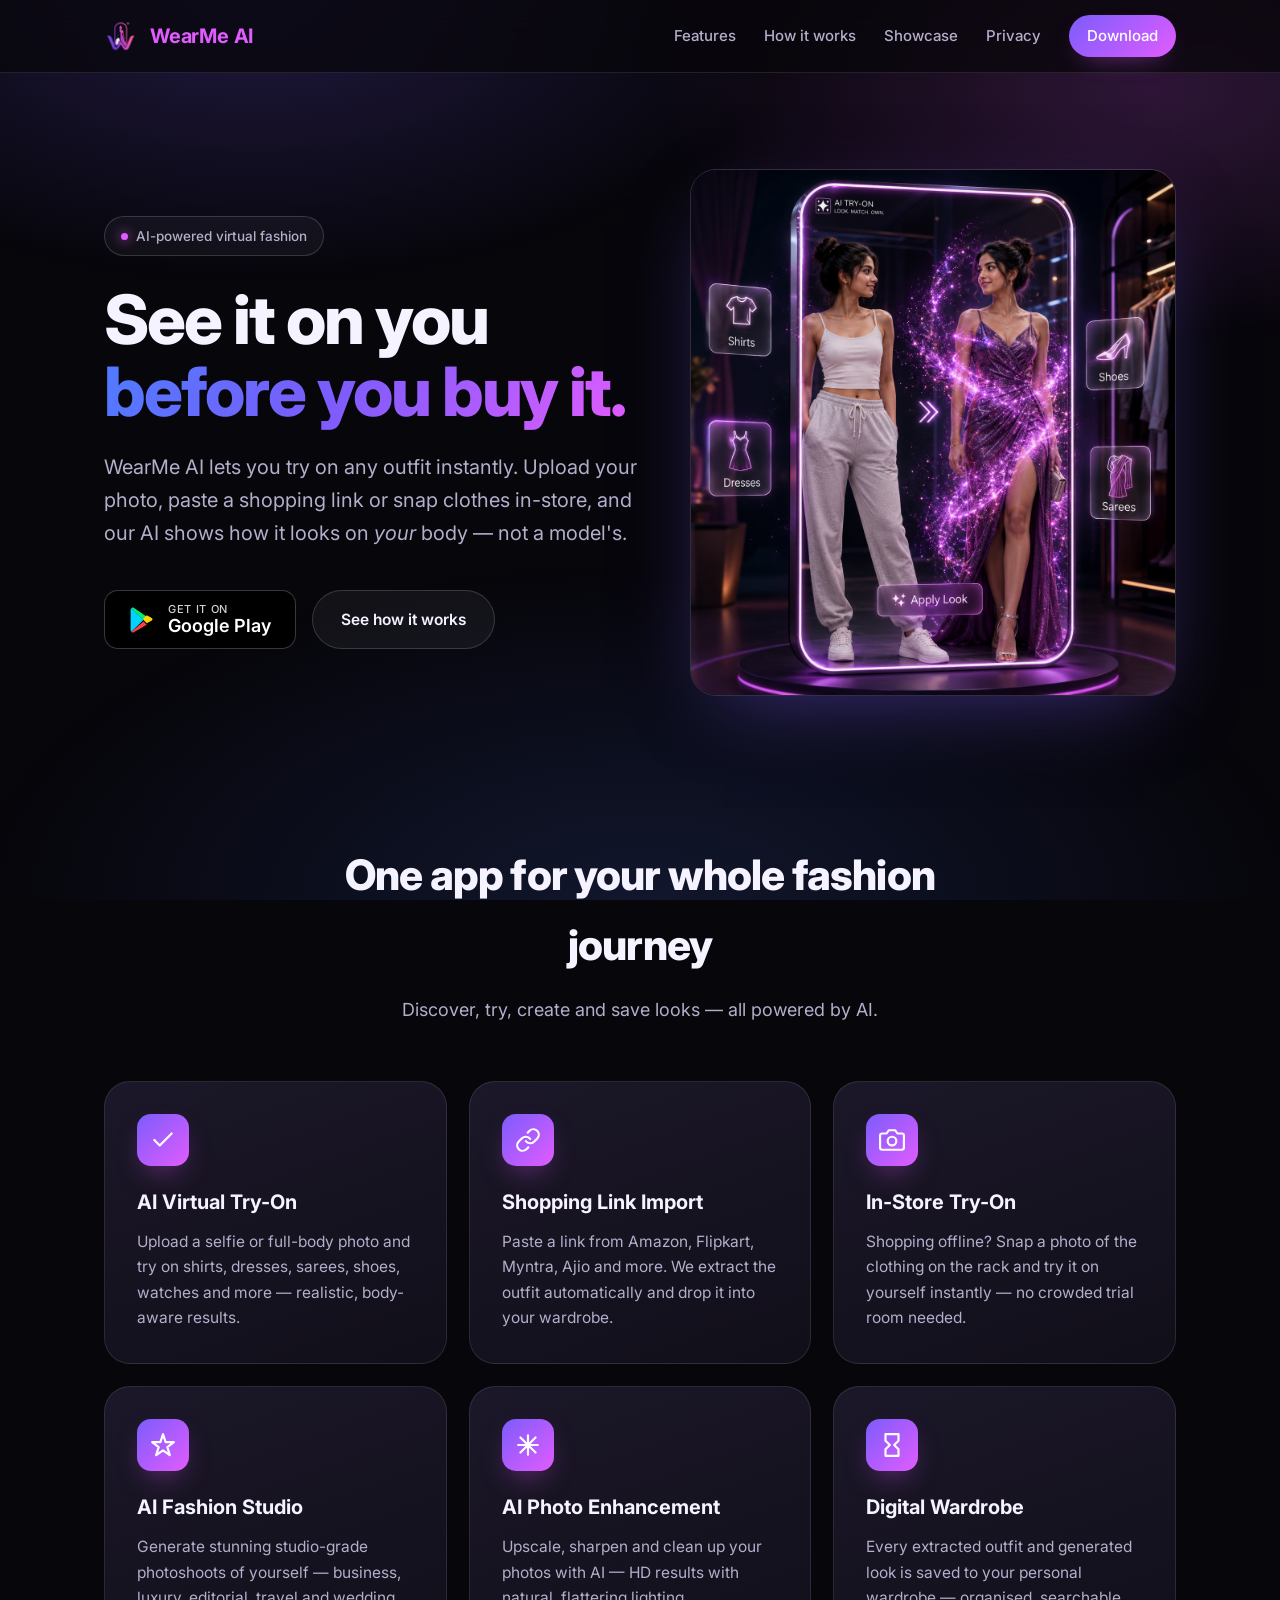
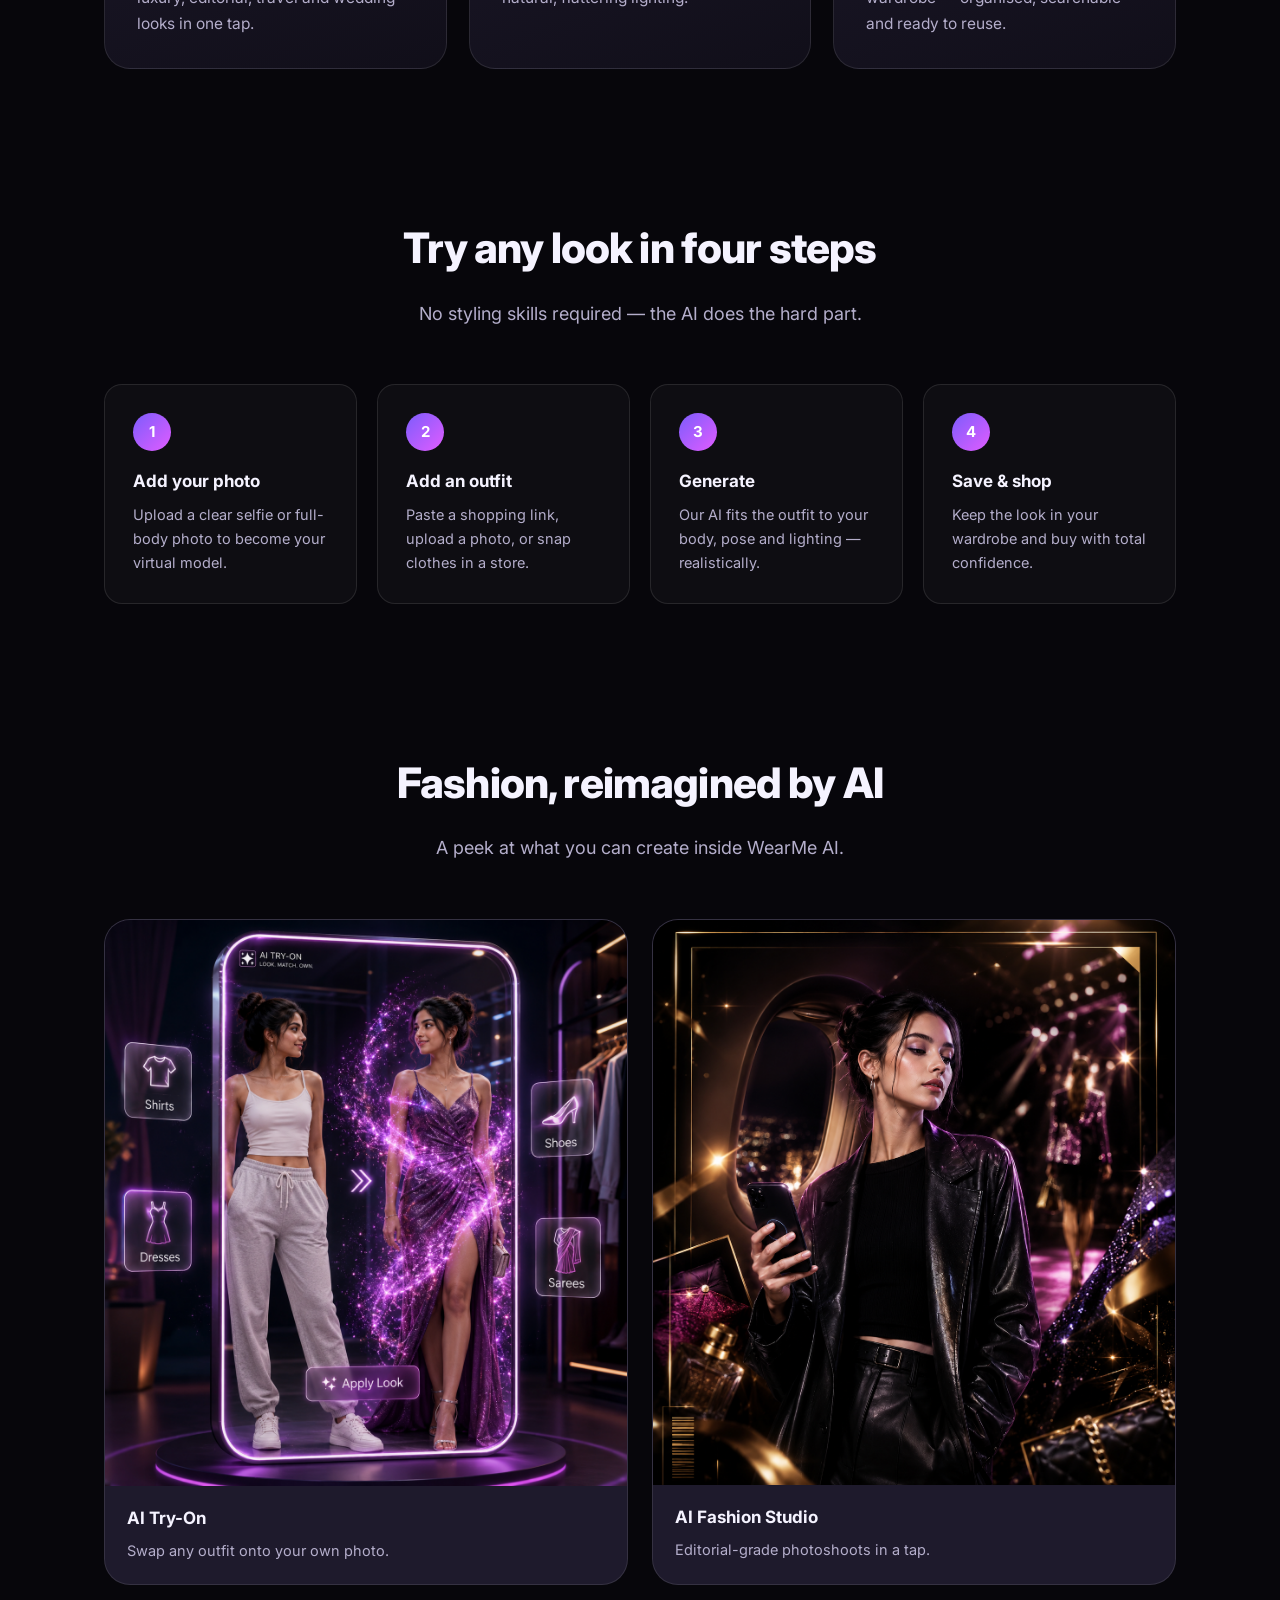
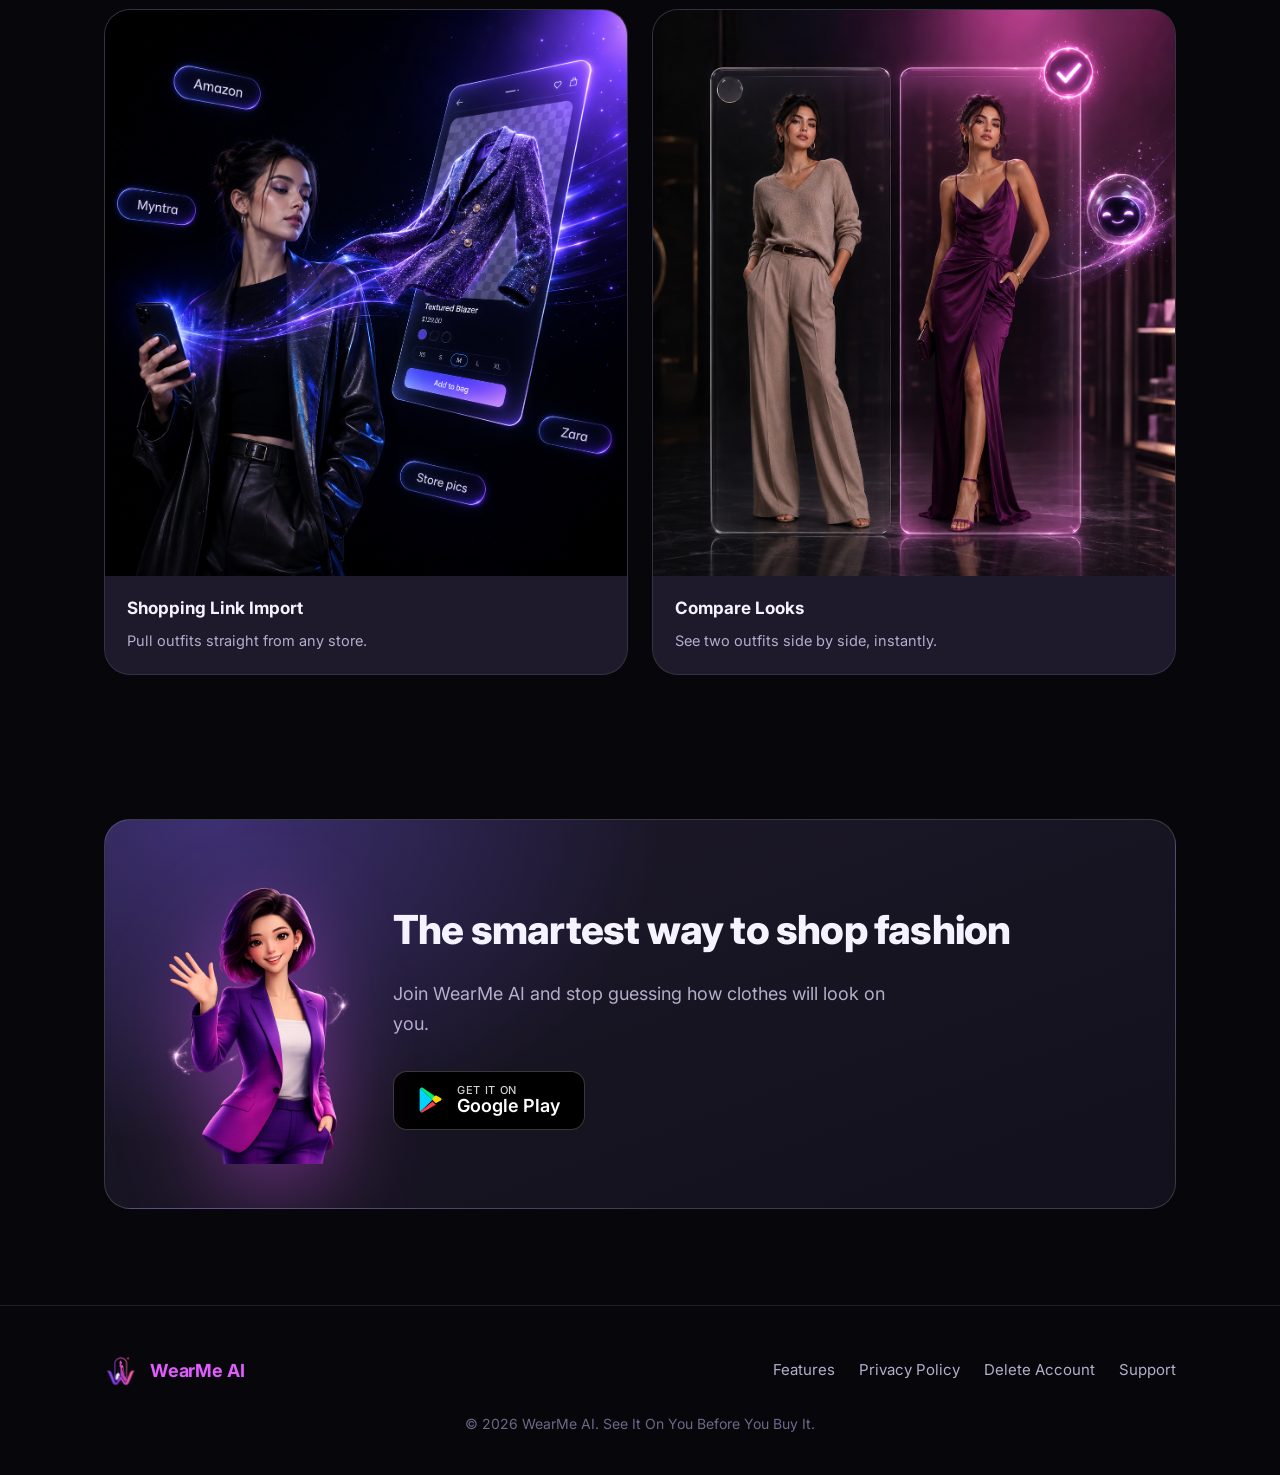
==== commit 2ffc82f5: "fix(site): make onboarding imagery responsive and stop cropping - Show showcase compositions whole (" ====
--- a/index.html
+++ b/index.html
@@ -71,7 +71,6 @@
         </div>
         <div class="hero-visual">
           <img class="hero-shot" src="assets/illustrations/onboarding_tryon.png" alt="WearMe AI virtual try-on — before and after look" loading="eager" width="1188" height="1372" />
-          <img class="hero-mascot" src="assets/illustrations/character_mira_hero.png" alt="Mira, the WearMe AI style assistant" loading="eager" width="1024" height="1536" />
         </div>
       </div>
     </section>
@@ -143,20 +142,20 @@
         </div>
         <div class="showcase-grid">
           <figure class="shot">
-            <img src="assets/illustrations/onboarding_tryon.png" alt="Virtual try-on transforming an everyday outfit into a party look" loading="lazy" width="1188" height="1372" />
-            <figcaption><strong>AI Try-On</strong>Swap any outfit onto your own photo.</figcaption>
-          </figure>
-          <figure class="shot">
-            <img src="assets/illustrations/onboarding_studio.png" alt="AI Fashion Studio editorial photoshoot" loading="lazy" width="1213" height="1372" />
-            <figcaption><strong>AI Fashion Studio</strong>Editorial-grade photoshoots in a tap.</figcaption>
-          </figure>
-          <figure class="shot">
-            <img src="assets/illustrations/onboarding_import.png" alt="Importing an outfit from a shopping link" loading="lazy" width="1211" height="1372" />
-            <figcaption><strong>Shopping Link Import</strong>Pull outfits straight from any store.</figcaption>
-          </figure>
-          <figure class="shot">
-            <img src="assets/illustrations/onboarding_compare.png" alt="Comparing two looks side by side" loading="lazy" width="1213" height="1372" />
-            <figcaption><strong>Compare Looks</strong>See two outfits side by side, instantly.</figcaption>
+            <div class="shot-media"><img src="assets/illustrations/onboarding_tryon.png" alt="Virtual try-on transforming an everyday outfit into a party look" loading="lazy" width="1188" height="1372" /></div>
+            <figcaption><strong>AI Try-On</strong><span>Swap any outfit onto your own photo.</span></figcaption>
+          </figure>
+          <figure class="shot">
+            <div class="shot-media"><img src="assets/illustrations/onboarding_studio.png" alt="AI Fashion Studio editorial photoshoot" loading="lazy" width="1213" height="1372" /></div>
+            <figcaption><strong>AI Fashion Studio</strong><span>Editorial-grade photoshoots in a tap.</span></figcaption>
+          </figure>
+          <figure class="shot">
+            <div class="shot-media"><img src="assets/illustrations/onboarding_import.png" alt="Importing an outfit from a shopping link" loading="lazy" width="1211" height="1372" /></div>
+            <figcaption><strong>Shopping Link Import</strong><span>Pull outfits straight from any store.</span></figcaption>
+          </figure>
+          <figure class="shot">
+            <div class="shot-media"><img src="assets/illustrations/onboarding_compare.png" alt="Comparing two looks side by side" loading="lazy" width="1213" height="1372" /></div>
+            <figcaption><strong>Compare Looks</strong><span>See two outfits side by side, instantly.</span></figcaption>
           </figure>
         </div>
       </div>
--- a/assets/style.css
+++ b/assets/style.css
@@ -226,30 +226,15 @@
 .hero-copy { text-align: left; }
 .hero-copy .hero-cta { justify-content: flex-start; }
 
-/* Hero visual: try-on showcase with floating Mira mascot */
+/* Hero visual: clean framed try-on showcase */
 .hero-visual { position: relative; }
 .hero-shot {
+  display: block;
   width: 100%;
+  height: auto;
   border-radius: var(--radius-lg);
   border: 1px solid var(--border-strong);
   box-shadow: var(--shadow-glow);
-}
-.hero-mascot {
-  position: absolute;
-  bottom: -28px;
-  right: -34px;
-  width: 42%;
-  max-width: 220px;
-  filter: drop-shadow(0 22px 44px rgba(124, 92, 252, 0.5));
-  animation: float 6s ease-in-out infinite;
-  pointer-events: none;
-}
-@keyframes float {
-  0%, 100% { transform: translateY(0); }
-  50% { transform: translateY(-14px); }
-}
-@media (prefers-reduced-motion: reduce) {
-  .hero-mascot { animation: none; }
 }
 .eyebrow {
   display: inline-flex;
@@ -332,37 +317,35 @@
 .step p { color: var(--text-secondary); font-size: 14.5px; }
 
 /* ---- Showcase gallery ---------------------------------------------------- */
-.showcase-grid { display: grid; grid-template-columns: repeat(2, 1fr); gap: 22px; }
+/* Images are full designed compositions — show them whole (no cropping),
+   with the caption in a clean strip below. */
+.showcase-grid { display: grid; grid-template-columns: repeat(2, 1fr); gap: 24px; }
 .shot {
-  position: relative;
+  display: flex;
+  flex-direction: column;
   border-radius: var(--radius-lg);
   overflow: hidden;
   border: 1px solid var(--border);
-  background: var(--surface);
+  background: var(--surface-elevated);
   transition: transform 0.22s ease, border-color 0.22s ease;
 }
 .shot:hover { transform: translateY(-4px); border-color: var(--border-strong); }
-.shot img { width: 100%; aspect-ratio: 4 / 5; object-fit: cover; object-position: center top; }
-.shot figcaption {
-  position: absolute;
-  left: 0; right: 0; bottom: 0;
-  padding: 40px 22px 20px;
-  color: var(--text-secondary);
-  font-size: 14.5px;
-  background: linear-gradient(to top, rgba(7, 6, 11, 0.92) 20%, transparent);
-}
-.shot figcaption strong { display: block; color: var(--text-primary); font-size: 17px; font-weight: 700; margin-bottom: 3px; }
+.shot-media { line-height: 0; background: var(--obsidian); }
+.shot-media img { width: 100%; height: auto; display: block; }
+.shot figcaption { padding: 18px 22px 20px; }
+.shot figcaption strong { display: block; color: var(--text-primary); font-size: 17px; font-weight: 700; margin-bottom: 4px; }
+.shot figcaption span { color: var(--text-secondary); font-size: 14.5px; }
 
 /* ---- CTA band ------------------------------------------------------------ */
 .cta-band {
   position: relative;
   display: grid;
-  grid-template-columns: 220px 1fr;
-  align-items: center;
-  gap: 32px;
+  grid-template-columns: 200px 1fr;
+  align-items: center;
+  gap: 40px;
   text-align: left;
   border-radius: var(--radius-lg);
-  padding: 48px 48px 48px 40px;
+  padding: 44px 48px;
   overflow: hidden;
   background:
     radial-gradient(60% 120% at 10% 0%, rgba(124, 92, 252, 0.35), transparent 70%),
@@ -370,10 +353,10 @@
   border: 1px solid var(--border-strong);
 }
 .cta-mascot {
+  display: block;
   width: 100%;
-  max-width: 220px;
-  align-self: end;
-  margin-bottom: -48px;   /* let Mira stand on the band's bottom edge */
+  max-width: 200px;
+  height: auto;
   filter: drop-shadow(0 22px 44px rgba(225, 92, 255, 0.45));
 }
 .cta-band h2 { font-size: clamp(28px, 4.5vw, 40px); font-weight: 800; letter-spacing: -0.02em; margin-bottom: 16px; }
@@ -460,8 +443,8 @@
   .hero-copy .hero-cta { justify-content: center; }
   .hero-visual { max-width: 460px; margin: 0 auto; }
   /* Stack the CTA band, mascot on top */
-  .cta-band { grid-template-columns: 1fr; text-align: center; padding: 40px 28px; }
-  .cta-mascot { max-width: 160px; margin: 0 auto -40px; }
+  .cta-band { grid-template-columns: 1fr; justify-items: center; text-align: center; padding: 40px 28px; }
+  .cta-mascot { max-width: 150px; margin: 0 auto; }
   .cta-band p { margin-left: auto; margin-right: auto; }
   .cta-actions { justify-content: center; }
 }
@@ -477,7 +460,6 @@
   body { font-size: 16px; }
   .grid, .steps, .showcase-grid { grid-template-columns: 1fr; }
   .hero { padding: 56px 0 40px; }
-  .hero-mascot { width: 40%; right: -12px; bottom: -20px; }
   section { padding: 56px 0; }
   .prose .block { padding: 22px; }
   .callout { flex-direction: column; }
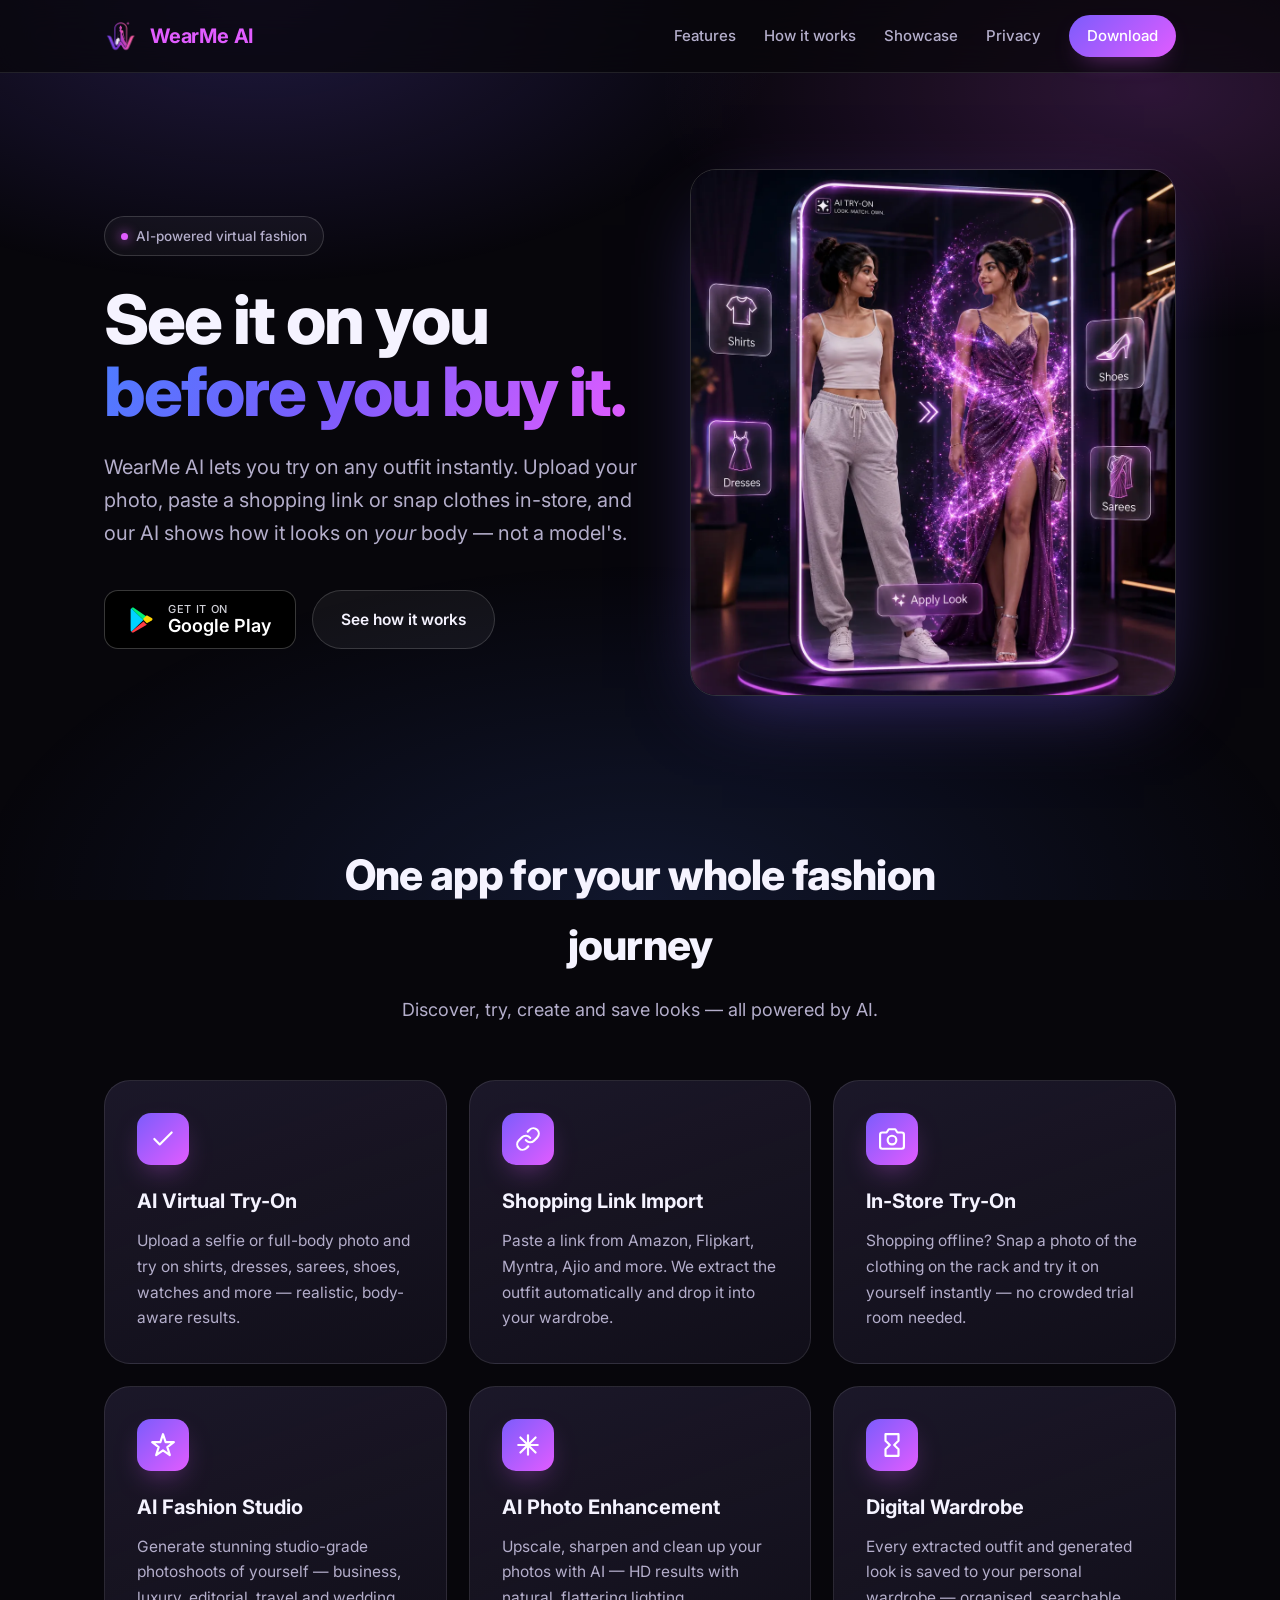
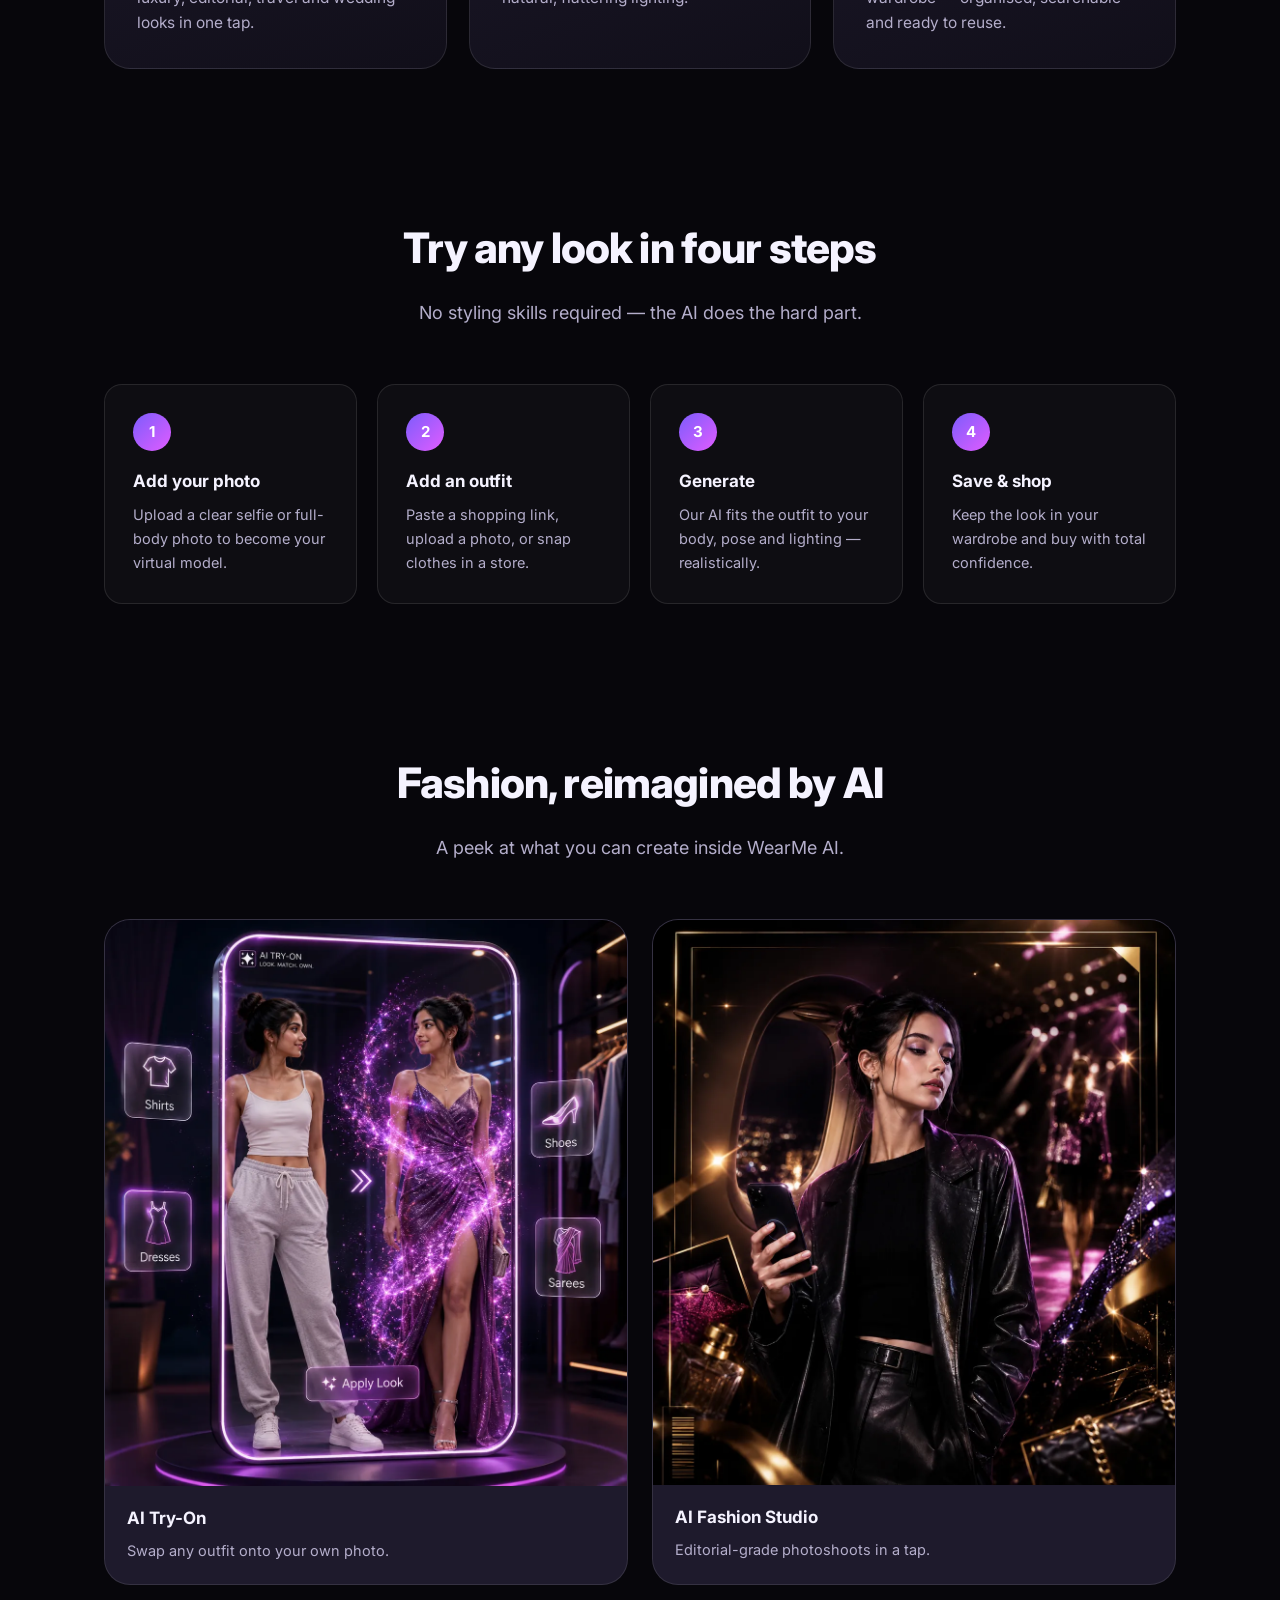
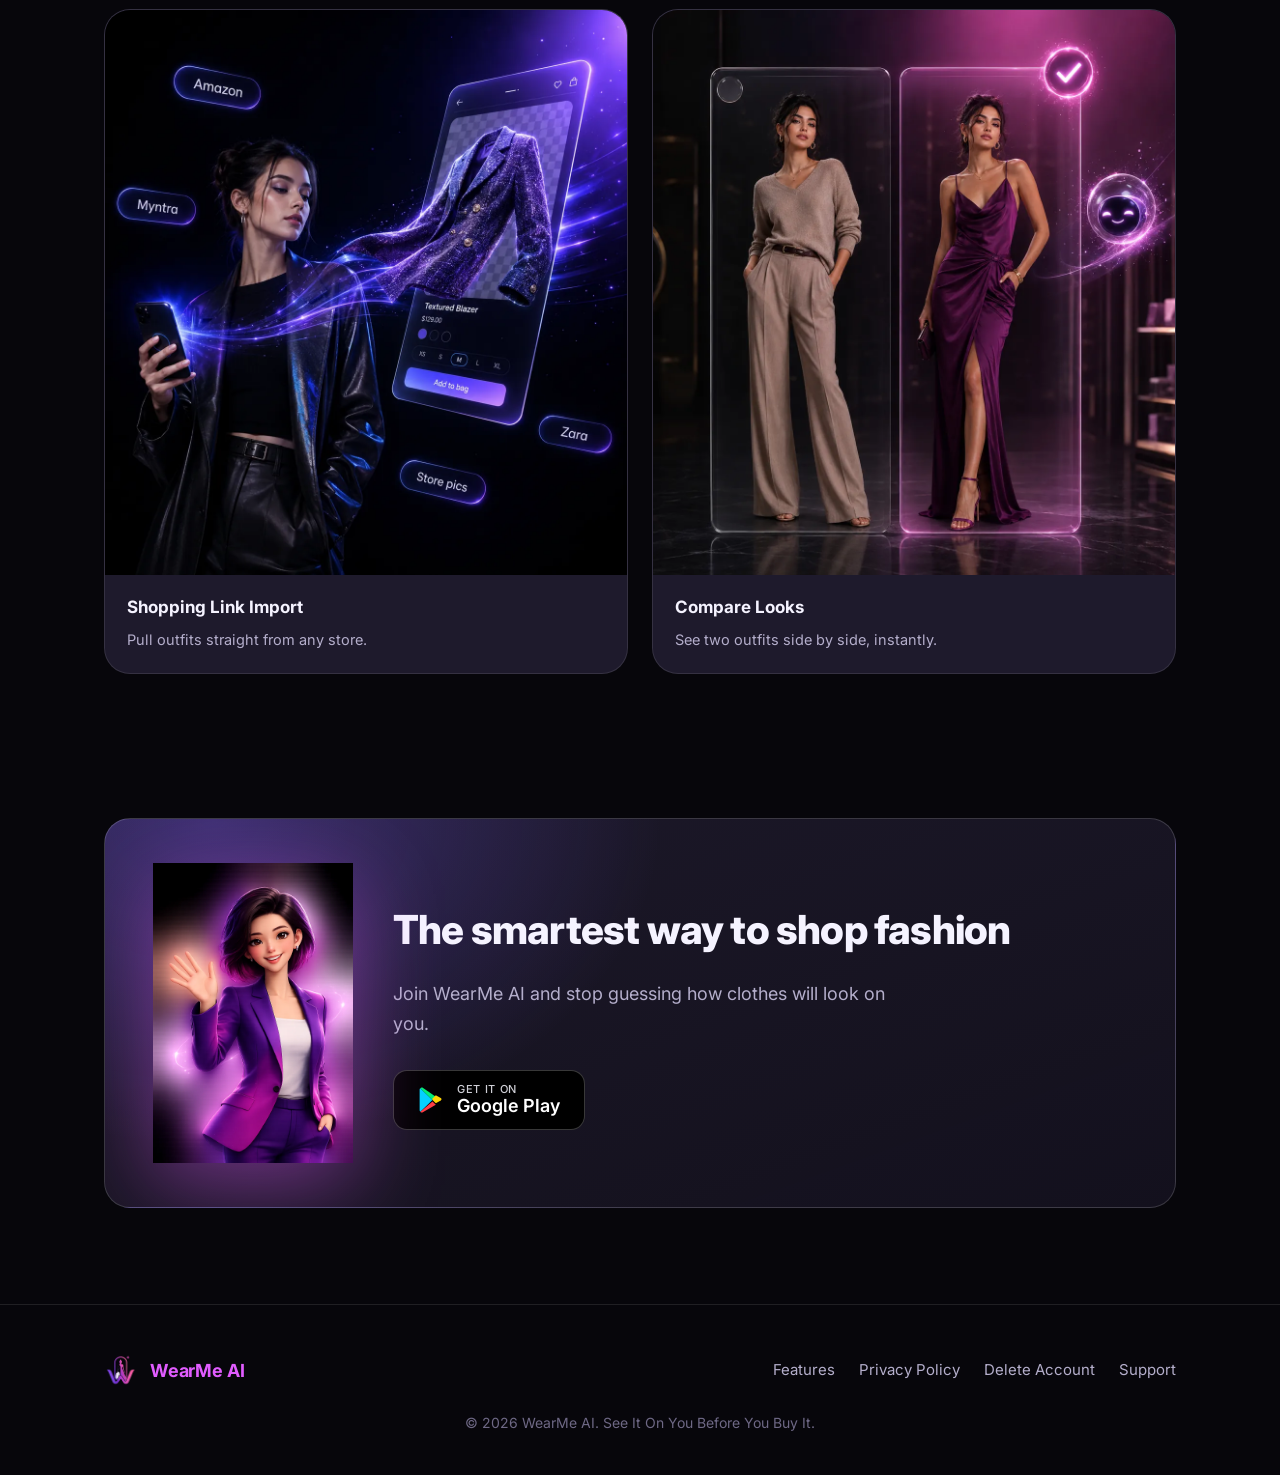
==== commit 199f5382: "perf(site): convert illustrations to WebP so they load on mobile The onboarding images were ~2MB PNG" ====
--- a/index.html
+++ b/index.html
@@ -70,7 +70,7 @@
           </div>
         </div>
         <div class="hero-visual">
-          <img class="hero-shot" src="assets/illustrations/onboarding_tryon.png" alt="WearMe AI virtual try-on — before and after look" loading="eager" width="1188" height="1372" />
+          <img class="hero-shot" src="assets/illustrations/onboarding_tryon.webp" alt="WearMe AI virtual try-on — before and after look" loading="eager" width="1080" height="1171" />
         </div>
       </div>
     </section>
@@ -142,19 +142,19 @@
         </div>
         <div class="showcase-grid">
           <figure class="shot">
-            <div class="shot-media"><img src="assets/illustrations/onboarding_tryon.png" alt="Virtual try-on transforming an everyday outfit into a party look" loading="lazy" width="1188" height="1372" /></div>
+            <div class="shot-media"><img src="assets/illustrations/onboarding_tryon.webp" alt="Virtual try-on transforming an everyday outfit into a party look" loading="lazy" width="1080" height="1171" /></div>
             <figcaption><strong>AI Try-On</strong><span>Swap any outfit onto your own photo.</span></figcaption>
           </figure>
           <figure class="shot">
-            <div class="shot-media"><img src="assets/illustrations/onboarding_studio.png" alt="AI Fashion Studio editorial photoshoot" loading="lazy" width="1213" height="1372" /></div>
+            <div class="shot-media"><img src="assets/illustrations/onboarding_studio.webp" alt="AI Fashion Studio editorial photoshoot" loading="lazy" width="1080" height="1170" /></div>
             <figcaption><strong>AI Fashion Studio</strong><span>Editorial-grade photoshoots in a tap.</span></figcaption>
           </figure>
           <figure class="shot">
-            <div class="shot-media"><img src="assets/illustrations/onboarding_import.png" alt="Importing an outfit from a shopping link" loading="lazy" width="1211" height="1372" /></div>
+            <div class="shot-media"><img src="assets/illustrations/onboarding_import.webp" alt="Importing an outfit from a shopping link" loading="lazy" width="1080" height="1170" /></div>
             <figcaption><strong>Shopping Link Import</strong><span>Pull outfits straight from any store.</span></figcaption>
           </figure>
           <figure class="shot">
-            <div class="shot-media"><img src="assets/illustrations/onboarding_compare.png" alt="Comparing two looks side by side" loading="lazy" width="1213" height="1372" /></div>
+            <div class="shot-media"><img src="assets/illustrations/onboarding_compare.webp" alt="Comparing two looks side by side" loading="lazy" width="1080" height="1170" /></div>
             <figcaption><strong>Compare Looks</strong><span>See two outfits side by side, instantly.</span></figcaption>
           </figure>
         </div>
@@ -165,7 +165,7 @@
     <section>
       <div class="container">
         <div class="cta-band">
-          <img class="cta-mascot" src="assets/illustrations/character_mira_wave.png" alt="Mira waving hello" loading="lazy" width="1024" height="1536" />
+          <img class="cta-mascot" src="assets/illustrations/character_mira_wave.webp" alt="Mira waving hello" loading="lazy" width="1024" height="1536" />
           <div class="cta-copy">
             <h2>The smartest way to shop fashion</h2>
             <p>Join WearMe AI and stop guessing how clothes will look on you.</p>
